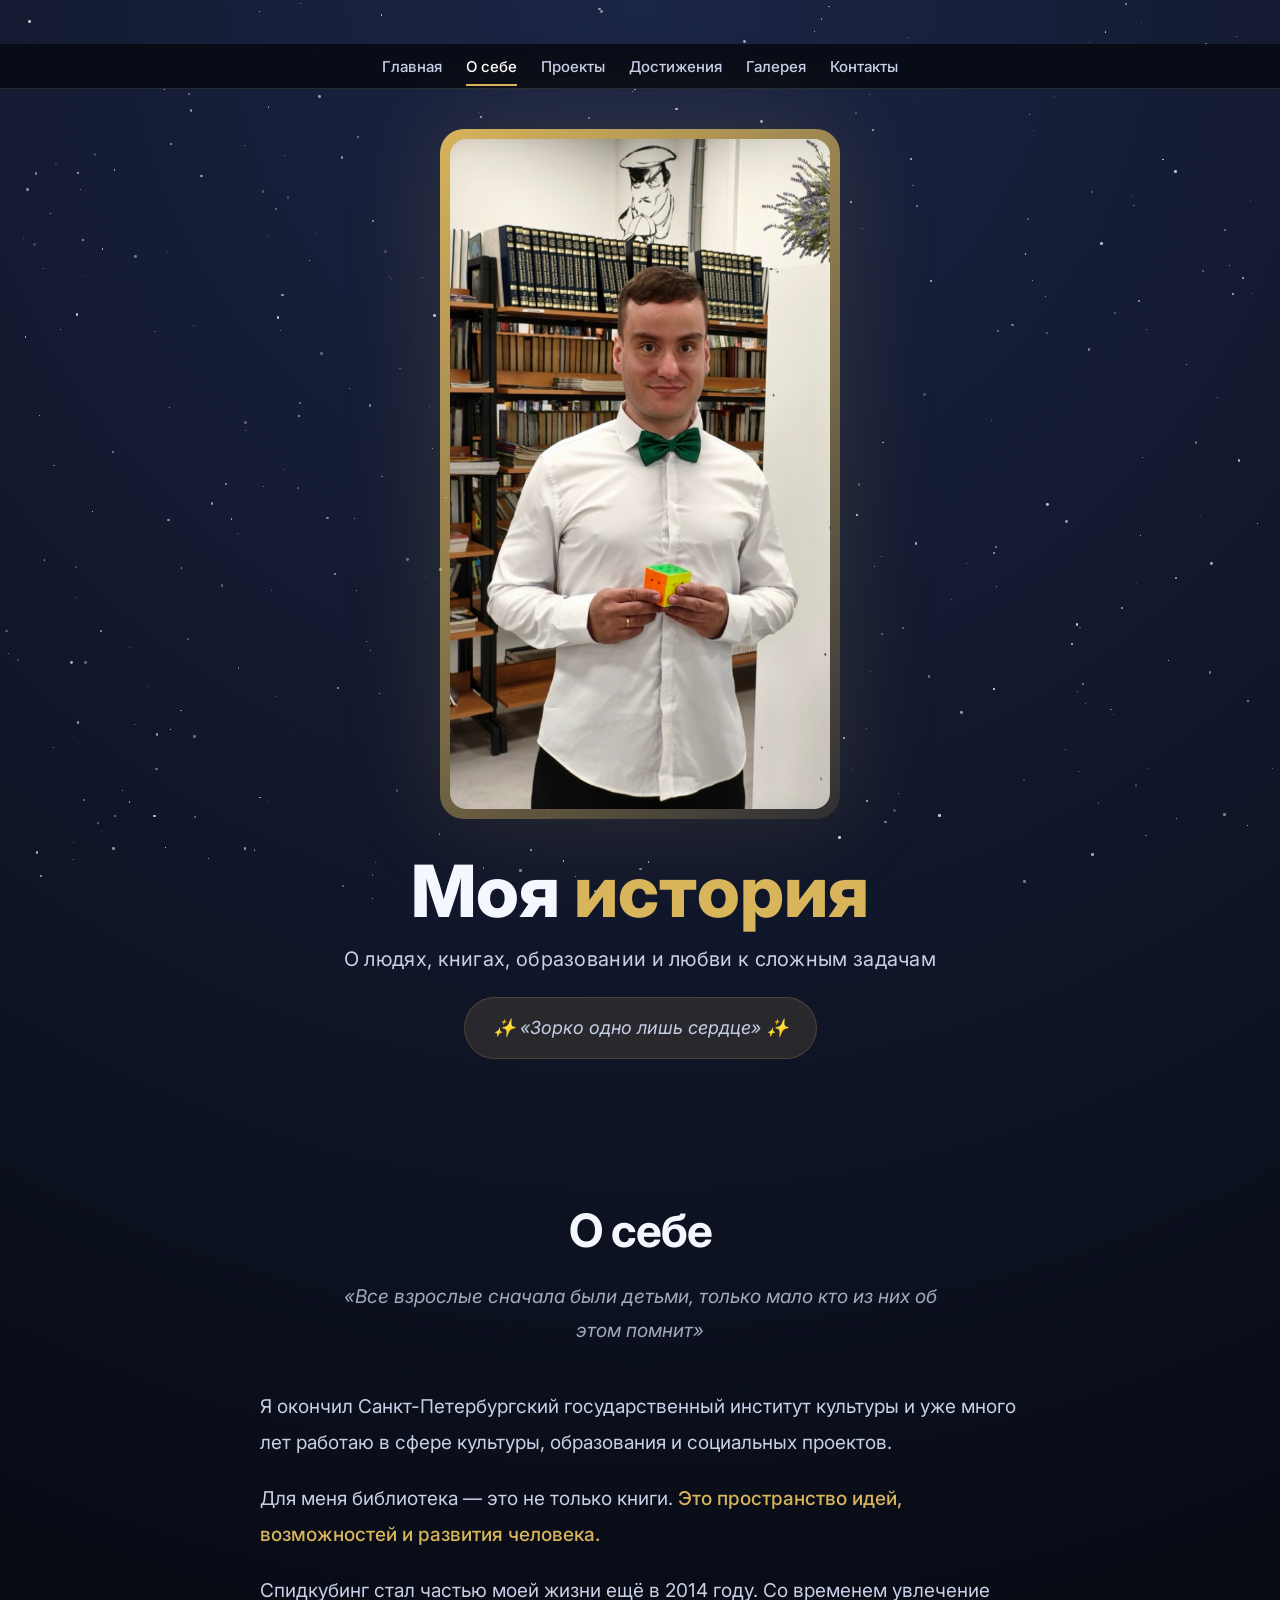
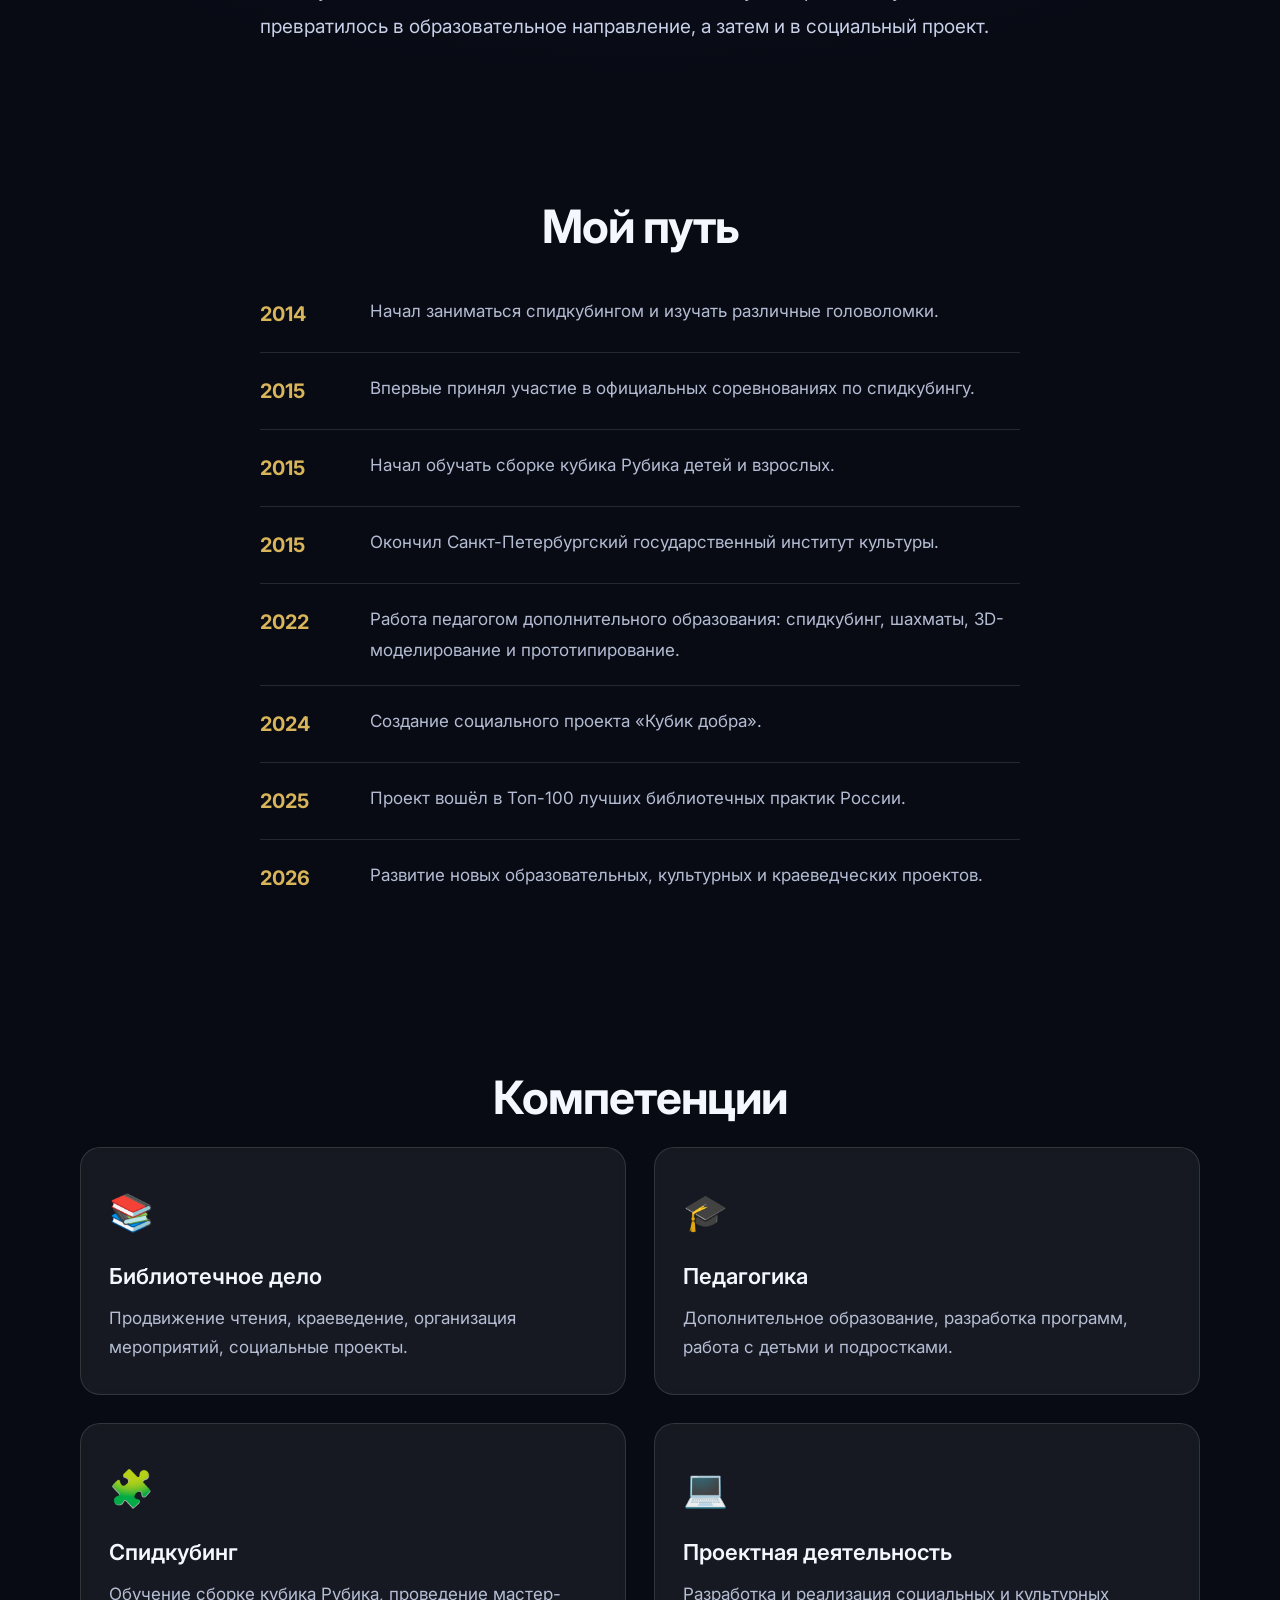
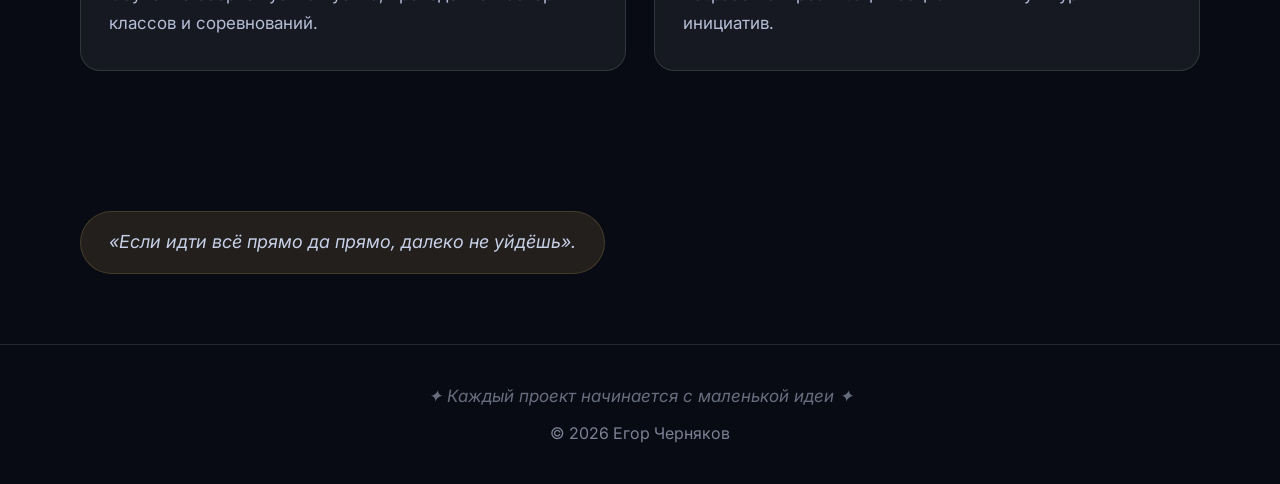
==== about.html @ bbbc97c9 "Update about.html" ====
<!DOCTYPE html>
<html lang="ru">
<head>
    <meta charset="UTF-8" />
    <meta name="viewport" content="width=device-width, initial-scale=1.0" />
    <title>Егор Черняков | О себе</title>
    <meta name="description" content="История, опыт и профессиональный путь Егора Чернякова." />
    <link rel="stylesheet" href="css/style.css" />
</head>
<body>

    <div class="stars-container" id="starsContainer"></div>

    <header>
        <div class="header-inner">
            <ul class="nav" id="mainNav">
                <li><a href="index.html">Главная</a></li>
                <li><a href="about.html" class="active">О себе</a></li>
                <li><a href="projects.html">Проекты</a></li>
                <li><a href="achievements.html">Достижения</a></li>
                <li><a href="gallery.html">Галерея</a></li>
                <li><a href="contacts.html">Контакты</a></li>
            </ul>
        </div>
    </header>

    <section class="hero">
        <div class="container">
            <div class="hero-avatar">
                <img src="images/photo.jpg" alt="Егор Черняков" />
            </div>
            <h1>Моя <span>история</span></h1>
            <p class="hero-lead">О людях, книгах, образовании и любви к сложным задачам</p>
            <div class="hero-quote">✨ «Зорко одно лишь сердце» ✨</div>
        </div>
    </section>

    <section class="section">
        <div class="container">
            <div class="section-title">О себе</div>
            <div class="section-subtitle">«Все взрослые сначала были детьми, только мало кто из них об этом помнит»</div>
            <div class="section-text">
                <p>Я окончил Санкт-Петербургский государственный институт культуры и уже много лет работаю в сфере культуры, образования и социальных проектов.</p>
                <p style="margin-top: 20px;">Для меня библиотека — это не только книги. <span class="accent-text">Это пространство идей, возможностей и развития человека.</span></p>
                <p style="margin-top: 20px;">Спидкубинг стал частью моей жизни ещё в 2014 году. Со временем увлечение превратилось в образовательное направление, а затем и в социальный проект.</p>
            </div>
        </div>
    </section>

    <section class="section">
        <div class="container">
            <div class="section-title">Мой путь</div>
            <div class="timeline">
                <div class="timeline-item">
                    <div class="timeline-year">2014</div>
                    <div class="timeline-text">Начал заниматься спидкубингом и изучать различные головоломки.</div>
                </div>
                <div class="timeline-item">
                    <div class="timeline-year">2015</div>
                    <div class="timeline-text">Впервые принял участие в официальных соревнованиях по спидкубингу.</div>
                </div>
                <div class="timeline-item">
                    <div class="timeline-year">2015</div>
                    <div class="timeline-text">Начал обучать сборке кубика Рубика детей и взрослых.</div>
                </div>
                <div class="timeline-item">
                    <div class="timeline-year">2015</div>
                    <div class="timeline-text">Окончил Санкт-Петербургский государственный институт культуры.</div>
                </div>
                <div class="timeline-item">
                    <div class="timeline-year">2022</div>
                    <div class="timeline-text">Работа педагогом дополнительного образования: спидкубинг, шахматы, 3D-моделирование и прототипирование.</div>
                </div>
                <div class="timeline-item">
                    <div class="timeline-year">2024</div>
                    <div class="timeline-text">Создание социального проекта <span class="accent-text">«Кубик добра»</span>.</div>
                </div>
                <div class="timeline-item">
                    <div class="timeline-year">2025</div>
                    <div class="timeline-text">Проект вошёл в <span class="accent-text">Топ-100 лучших библиотечных практик России</span>.</div>
                </div>
                <div class="timeline-item">
                    <div class="timeline-year">2026</div>
                    <div class="timeline-text">Развитие новых образовательных, культурных и краеведческих проектов.</div>
                </div>
            </div>
        </div>
    </section>

    <section class="section">
        <div class="container">
            <div class="section-title">Компетенции</div>
            <div class="grid-2">
                <div class="card">
                    <div class="emoji">📚</div>
                    <h3>Библиотечное дело</h3>
                    <p>Продвижение чтения, краеведение, организация мероприятий, социальные проекты.</p>
                </div>
                <div class="card">
                    <div class="emoji">🎓</div>
                    <h3>Педагогика</h3>
                    <p>Дополнительное образование, разработка программ, работа с детьми и подростками.</p>
                </div>
                <div class="card">
                    <div class="emoji">🧩</div>
                    <h3>Спидкубинг</h3>
                    <p>Обучение сборке кубика Рубика, проведение мастер-классов и соревнований.</p>
                </div>
                <div class="card">
                    <div class="emoji">💻</div>
                    <h3>Проектная деятельность</h3>
                    <p>Разработка и реализация социальных и культурных инициатив.</p>
                </div>
            </div>
        </div>
    </section>

    <section class="section">
        <div class="container">
            <div class="hero-quote">«Если идти всё прямо да прямо, далеко не уйдёшь».</div>
        </div>
    </section>

    <footer>
        <div class="container">
            <p class="stardust">✦ Каждый проект начинается с маленькой идеи ✦</p>
            <p>© <span id="current-year"></span> Егор Черняков</p>
        </div>
    </footer>

    <script src="js/main.js"></script>
</body>
</html>
---- css/style.css ----
@import url('https://fonts.googleapis.com/css2?family=Inter:wght@400;500;600;700;800&display=swap');

:root {
    --bg: #080b14;
    --panel: #111827;
    --panel2: #151d30;
    --text: #f5f7ff;
    --muted: #c8d0e8;
    --accent: #d8b45a;
    --accent-glow: rgba(216, 180, 90, 0.15);
    --line: rgba(255, 255, 255, 0.12);
    --card-bg: rgba(255, 255, 255, 0.06);
}

* {
    margin: 0;
    padding: 0;
    box-sizing: border-box;
}

html, body {
    margin: 0;
    padding: 0;
}

body {
    font-family: 'Inter', Arial, sans-serif;
    background: radial-gradient(circle at top, #1b2545 0%, #080b14 45%);
    color: var(--text);
    line-height: 1.8;
    min-height: 100vh;
    font-size: 18px;
    padding-top: 44px;
}

.container {
    width: min(1120px, 92%);
    margin: 0 auto;
}

/* ===== ЗВЁЗДНОЕ НЕБО (ТОЛЬКО ФОН) ===== */
.stars-container {
    position: fixed;
    top: 0;
    left: 0;
    width: 100%;
    height: 100%;
    pointer-events: none;
    z-index: 0;
    overflow: hidden;
}

.star-dot {
    position: absolute;
    background: #fff;
    border-radius: 50%;
}

body > *:not(.stars-container) {
    position: relative;
    z-index: 1;
}

/* ===== ШАПКА (ВПРИТЫК К ВЕРХУ, БЕЗ ЗВЁЗД) ===== */
header {
    position: fixed;
    top: 0;
    left: 0;
    width: 100%;
    z-index: 100;
    backdrop-filter: blur(14px);
    background: rgba(8, 11, 20, 0.92);
    border-bottom: 1px solid var(--line);
    padding: 0;
    margin: 0;
}

.header-inner {
    min-height: 44px;
    display: flex;
    align-items: center;
    justify-content: center;
    padding: 0;
    margin: 0;
}

.nav {
    display: flex;
    gap: 24px;
    list-style: none;
    padding: 0;
    margin: 0;
}

.nav li {
    list-style: none;
    margin: 0;
    padding: 0;
}

.nav a {
    color: var(--muted);
    text-decoration: none;
    font-weight: 500;
    font-size: 15px;
    transition: 0.3s;
    position: relative;
    padding: 8px 0;
    margin: 0;
    display: inline-block;
}

.nav a::after {
    content: '';
    position: absolute;
    bottom: 2px;
    left: 0;
    width: 0;
    height: 2px;
    background: var(--accent);
    transition: 0.3s;
}

.nav a:hover::after,
.nav .active::after {
    width: 100%;
}

.nav a:hover,
.nav .active {
    color: #fff;
}

h1 span,
.accent {
    color: var(--accent);
}

/* ===== ГЕРОЙ ===== */
.hero {
    text-align: center;
    padding: 40px 0 60px;
}

.hero-avatar {
    display: inline-block;
    padding: 10px;
    border-radius: 24px;
    background: linear-gradient(135deg, var(--accent), rgba(216, 180, 90, 0.15));
    box-shadow: 0 0 100px rgba(216, 180, 90, 0.15);
    margin-bottom: 8px;
}

.hero-avatar img {
    width: 380px;
    height: auto;
    border-radius: 16px;
    display: block;
    background: var(--bg);
}

h1 {
    font-size: clamp(42px, 6vw, 72px);
    line-height: 1.05;
    margin: 16px 0 12px;
    letter-spacing: 0px;
    font-weight: 800;
}

.hero-lead {
    color: var(--muted);
    font-size: 20px;
    max-width: 600px;
    margin: 0 auto 20px;
    font-weight: 400;
    letter-spacing: 0.3px;
}

.hero-quote {
    display: inline-block;
    padding: 14px 28px;
    border-radius: 40px;
    background: rgba(216, 180, 90, 0.12);
    border: 1px solid rgba(216, 180, 90, 0.2);
    font-size: 18px;
    color: var(--muted);
    font-style: italic;
    max-width: 100%;
    word-break: break-word;
}

/* ===== СТАТИСТИКА ===== */
.stats {
    display: grid;
    grid-template-columns: repeat(auto-fit, minmax(160px, 1fr));
    gap: 20px;
    margin-top: 44px;
}

.stat-card {
    background: rgba(255, 255, 255, 0.06);
    border: 1px solid var(--line);
    border-radius: 16px;
    padding: 28px 20px;
    transition: 0.3s;
    backdrop-filter: blur(4px);
}

.stat-card:hover {
    transform: translateY(-4px);
    border-color: rgba(216, 180, 90, 0.3);
    background: rgba(216, 180, 90, 0.08);
}

.stat-number {
    font-size: 42px;
    font-weight: 800;
    color: var(--accent);
    letter-spacing: -1px;
}

.stat-label {
    color: var(--text);
    font-size: 16px;
    font-weight: 500;
    margin-top: 2px;
    opacity: 0.9;
}

.stat-desc {
    color: var(--muted);
    font-size: 14px;
    opacity: 0.6;
    margin-top: 2px;
}

/* ===== СЕКЦИИ ===== */
.section {
    padding: 70px 0;
}

.section-title {
    text-align: center;
    font-size: clamp(32px, 4vw, 46px);
    font-weight: 700;
    margin-bottom: 8px;
    letter-spacing: -1px;
}

.section-subtitle {
    text-align: center;
    color: var(--muted);
    font-size: 19px;
    max-width: 640px;
    margin: 0 auto 40px;
    opacity: 0.8;
    font-style: italic;
}

.section-text {
    color: var(--muted);
    font-size: 19px;
    max-width: 760px;
    margin: 0 auto;
    line-height: 1.9;
}

.section-text .accent-text {
    color: var(--accent);
    font-weight: 500;
}

/* ===== КАРТОЧКИ ===== */
.card {
    background: rgba(255, 255, 255, 0.06);
    border: 1px solid var(--line);
    border-radius: 20px;
    padding: 32px 28px;
    transition: 0.3s;
    backdrop-filter: blur(4px);
}

.card:hover {
    transform: translateY(-4px);
    border-color: rgba(216, 180, 90, 0.25);
    background: rgba(255, 255, 255, 0.08);
}

.card .emoji {
    font-size: 36px;
    display: block;
    margin-bottom: 12px;
}

.card h3 {
    font-size: 22px;
    margin: 0 0 8px;
    font-weight: 600;
    color: var(--text);
}

.card p {
    color: var(--muted);
    font-size: 17px;
    line-height: 1.7;
    margin: 0;
    opacity: 0.9;
}

/* ===== СЕТКИ ===== */
.grid-2 {
    display: grid;
    grid-template-columns: 1fr 1fr;
    gap: 28px;
}

.grid-3 {
    display: grid;
    grid-template-columns: repeat(auto-fit, minmax(220px, 1fr));
    gap: 24px;
}

/* ===== ПРОЕКТЫ ===== */
.project-card {
    background: rgba(255, 255, 255, 0.06);
    border: 1px solid var(--line);
    border-radius: 20px;
    padding: 32px 28px;
    transition: 0.3s;
}

.project-card:hover {
    transform: translateY(-4px);
    border-color: rgba(216, 180, 90, 0.25);
    background: rgba(255, 255, 255, 0.08);
}

.project-card h3 {
    font-size: 22px;
    margin: 0 0 8px;
    color: var(--text);
}

.project-card p {
    color: var(--muted);
    font-size: 17px;
    line-height: 1.8;
    opacity: 0.9;
}

.badge {
    display: inline-block;
    padding: 4px 14px;
    border-radius: 20px;
    font-size: 13px;
    font-weight: 600;
    background: rgba(216, 180, 90, 0.15);
    color: var(--accent);
    border: 1px solid rgba(216, 180, 90, 0.2);
    margin-right: 6px;
    margin-top: 10px;
}

/* ===== КОНТАКТЫ ===== */
.contacts {
    display: flex;
    justify-content: center;
    gap: 20px;
    flex-wrap: wrap;
    margin-top: 16px;
}

.contacts a {
    color: var(--text);
    text-decoration: none;
    font-size: 18px;
    font-weight: 500;
    padding: 14px 32px;
    border: 1px solid var(--line);
    border-radius: 40px;
    transition: 0.3s;
    background: rgba(255, 255, 255, 0.06);
    backdrop-filter: blur(4px);
}

.contacts a:hover {
    background: rgba(216, 180, 90, 0.12);
    border-color: var(--accent);
    transform: translateY(-2px);
}

/* ===== ДОСТИЖЕНИЯ ===== */
.achievement-list {
    max-width: 760px;
    margin: 0 auto;
    padding: 0;
    list-style: none;
}

.achievement-list li {
    padding: 16px 22px;
    margin-bottom: 10px;
    border-radius: 12px;
    background: rgba(255, 255, 255, 0.06);
    border: 1px solid var(--line);
    color: var(--muted);
    font-size: 17px;
    line-height: 1.7;
    transition: 0.3s;
}

.achievement-list li:hover {
    border-color: rgba(216, 180, 90, 0.2);
    background: rgba(255, 255, 255, 0.08);
}

.achievement-list li strong {
    color: var(--text);
}

/* ===== ТАЙМЛАЙН ===== */
.timeline {
    max-width: 760px;
    margin: 0 auto;
}

.timeline-item {
    display: flex;
    gap: 30px;
    padding: 20px 0;
    border-bottom: 1px solid var(--line);
}

.timeline-item:last-child {
    border-bottom: none;
}

.timeline-year {
    min-width: 80px;
    font-weight: 700;
    font-size: 20px;
    color: var(--accent);
}

.timeline-text {
    color: var(--muted);
    font-size: 17px;
    opacity: 0.9;
}

/* ===== ГАЛЕРЕЯ ===== */
.gallery {
    display: grid;
    grid-template-columns: repeat(auto-fit, minmax(220px, 1fr));
    gap: 20px;
    margin-top: 20px;
}

.gallery-item {
    position: relative;
    border-radius: 16px;
    overflow: hidden;
    background: rgba(255, 255, 255, 0.06);
    border: 1px solid var(--line);
    cursor: pointer;
    transition: 0.3s;
    aspect-ratio: 1 / 1;
    display: flex;
    align-items: center;
    justify-content: center;
}

.gallery-item img {
    width: 100%;
    height: 100%;
    object-fit: contain;
    display: block;
    background: #0a0e1a;
    transition: transform 0.3s ease;
}

.gallery-item:hover img {
    transform: scale(1.03);
}

.gallery-item:hover {
    transform: none;
    border-color: var(--accent);
}

.gallery-item .overlay {
    position: absolute;
    bottom: 0;
    left: 0;
    right: 0;
    padding: 14px;
    background: linear-gradient(transparent, rgba(0, 0, 0, 0.85));
    color: #fff;
    font-weight: 500;
    font-size: 15px;
    text-align: center;
    opacity: 0;
    transition: 0.3s;
    pointer-events: none;
}

.gallery-item:hover .overlay {
    opacity: 1;
}

.gallery-item .placeholder {
    font-size: 40px;
    display: flex;
    flex-direction: column;
    align-items: center;
    gap: 8px;
    color: var(--muted);
    opacity: 0.3;
}

.gallery-item .placeholder span {
    font-size: 13px;
}

/* ===== ЛАЙТБОКС ===== */
.lightbox-overlay {
    display: none;
    position: fixed;
    top: 0;
    left: 0;
    width: 100%;
    height: 100%;
    background: rgba(0, 0, 0, 0.92);
    z-index: 9999;
    justify-content: center;
    align-items: center;
    padding: 20px;
    backdrop-filter: blur(4px);
}

.lightbox-overlay.active {
    display: flex;
}

.lightbox-content {
    position: relative;
    max-width: 98vw;
    max-height: 98vh;
    width: 100%;
    height: 100%;
    display: flex;
    flex-direction: column;
    align-items: center;
    justify-content: center;
}

.lightbox-image-wrapper {
    width: 100%;
    height: calc(100% - 80px);
    display: flex;
    align-items: center;
    justify-content: center;
    overflow: hidden;
    position: relative;
}

.lightbox-content img {
    max-width: 100%;
    max-height: 100%;
    width: auto;
    height: auto;
    object-fit: contain;
    border-radius: 8px;
    transition: transform 0.1s ease;
    user-select: none;
    -webkit-user-select: none;
    cursor: zoom-in;
}

.lightbox-content .caption {
    margin-top: 8px;
    text-align: center;
    color: #fff;
    font-size: 18px;
    font-weight: 500;
    opacity: 0.9;
    padding: 8px 20px;
    background: rgba(0, 0, 0, 0.5);
    border-radius: 8px;
    max-width: 90%;
    backdrop-filter: blur(4px);
}

.close-btn {
    position: absolute;
    top: 10px;
    right: 20px;
    font-size: 3rem;
    color: #fff;
    cursor: pointer;
    opacity: 0.7;
    transition: 0.2s;
    z-index: 10;
    line-height: 1;
    font-weight: 300;
}

.close-btn:hover {
    opacity: 1;
    transform: scale(1.1);
}

.lightbox-nav {
    display: flex;
    align-items: center;
    gap: 20px;
    margin-top: 12px;
    background: rgba(0, 0, 0, 0.4);
    padding: 8px 20px;
    border-radius: 30px;
    backdrop-filter: blur(4px);
}

.nav-btn {
    background: rgba(255, 255, 255, 0.1);
    border: 1px solid rgba(255, 255, 255, 0.2);
    color: #fff;
    width: 44px;
    height: 44px;
    border-radius: 50%;
    font-size: 26px;
    cursor: pointer;
    transition: 0.3s;
    display: flex;
    align-items: center;
    justify-content: center;
    line-height: 1;
}

.nav-btn:hover {
    background: rgba(255, 255, 255, 0.2);
    transform: scale(1.1);
}

.nav-btn:active {
    transform: scale(0.9);
}

.counter {
    color: #fff;
    font-size: 16px;
    font-weight: 500;
    opacity: 0.8;
    min-width: 60px;
    text-align: center;
}

/* ===== КНОПКИ ===== */
.btn {
    display: inline-block;
    padding: 14px 32px;
    border-radius: 40px;
    background: var(--accent);
    color: #111;
    font-weight: 700;
    font-size: 17px;
    text-decoration: none;
    border: none;
    transition: 0.3s;
    cursor: pointer;
}

.btn:hover {
    transform: translateY(-2px);
    box-shadow: 0 8px 30px rgba(216, 180, 90, 0.25);
}

.btn-outline {
    background: transparent;
    color: var(--text);
    border: 1px solid var(--line);
}

.btn-outline:hover {
    background: rgba(216, 180, 90, 0.12);
    border-color: var(--accent);
    box-shadow: none;
}

/* ===== ПОДВАЛ ===== */
footer {
    padding: 36px 0;
    border-top: 1px solid var(--line);
    color: var(--muted);
    text-align: center;
}

footer .stardust {
    font-size: 17px;
    font-style: italic;
    opacity: 0.5;
    margin-bottom: 8px;
}

footer p {
    font-size: 16px;
    opacity: 0.6;
}

/* ===== АДАПТИВ ===== */
@media (max-width: 760px) {
    .header-inner {
        min-height: 38px;
    }

    .nav {
        gap: 12px;
    }
    
    .nav a {
        font-size: 12px;
        padding: 6px 0;
    }

    body {
        padding-top: 38px;
    }

    .section {
        padding: 50px 0;
    }
    
    body {
        font-size: 16px;
    }

    .grid-2 {
        grid-template-columns: 1fr;
    }

    .stats {
        grid-template-columns: 1fr 1fr;
        gap: 14px;
    }

    .timeline-item {
        flex-direction: column;
        gap: 4px;
    }

    .contacts {
        gap: 12px;
    }

    .contacts a {
        padding: 12px 22px;
        font-size: 16px;
    }

    .gallery {
        grid-template-columns: 1fr 1fr;
    }

    .hero-avatar img {
        width: 280px;
    }
    
    .section-text {
        font-size: 17px;
    }
    
    .card p {
        font-size: 16px;
    }
    
    .project-card p {
        font-size: 16px;
    }
}

@media (max-width: 480px) {
    .header-inner {
        min-height: 34px;
    }

    .nav {
        gap: 8px;
    }
    
    .nav a {
        font-size: 11px;
        padding: 4px 0;
    }

    body {
        padding-top: 34px;
    }

    .stats {
        grid-template-columns: 1fr;
    }

    .gallery {
        grid-template-columns: 1fr 1fr;
        gap: 12px;
    }

    .gallery-item {
        aspect-ratio: 1 / 1;
    }

    .hero-avatar img {
        width: 220px;
    }

    .hero-quote {
        font-size: 16px;
        padding: 10px 16px;
        white-space: normal;
    }
    
    .section-title {
        font-size: 28px;
    }
    
    .section-subtitle {
        font-size: 17px;
    }
    
    .hero-lead {
        font-size: 17px;
    }
    
    h1 {
        font-size: 34px;
    }

    .lightbox-content img {
        max-height: 75vh;
        max-width: 98%;
    }

    .close-btn {
        top: 5px;
        right: 10px;
        font-size: 2.4rem;
    }

    .lightbox-nav {
        gap: 12px;
        padding: 6px 14px;
    }

    .nav-btn {
        width: 38px;
        height: 38px;
        font-size: 22px;
    }

    .counter {
        font-size: 14px;
        min-width: 50px;
    }

    .lightbox-content .caption {
        font-size: 15px;
        padding: 6px 14px;
        margin-top: 4px;
    }
    
    .contacts a {
        font-size: 15px;
        padding: 10px 18px;
    }
}
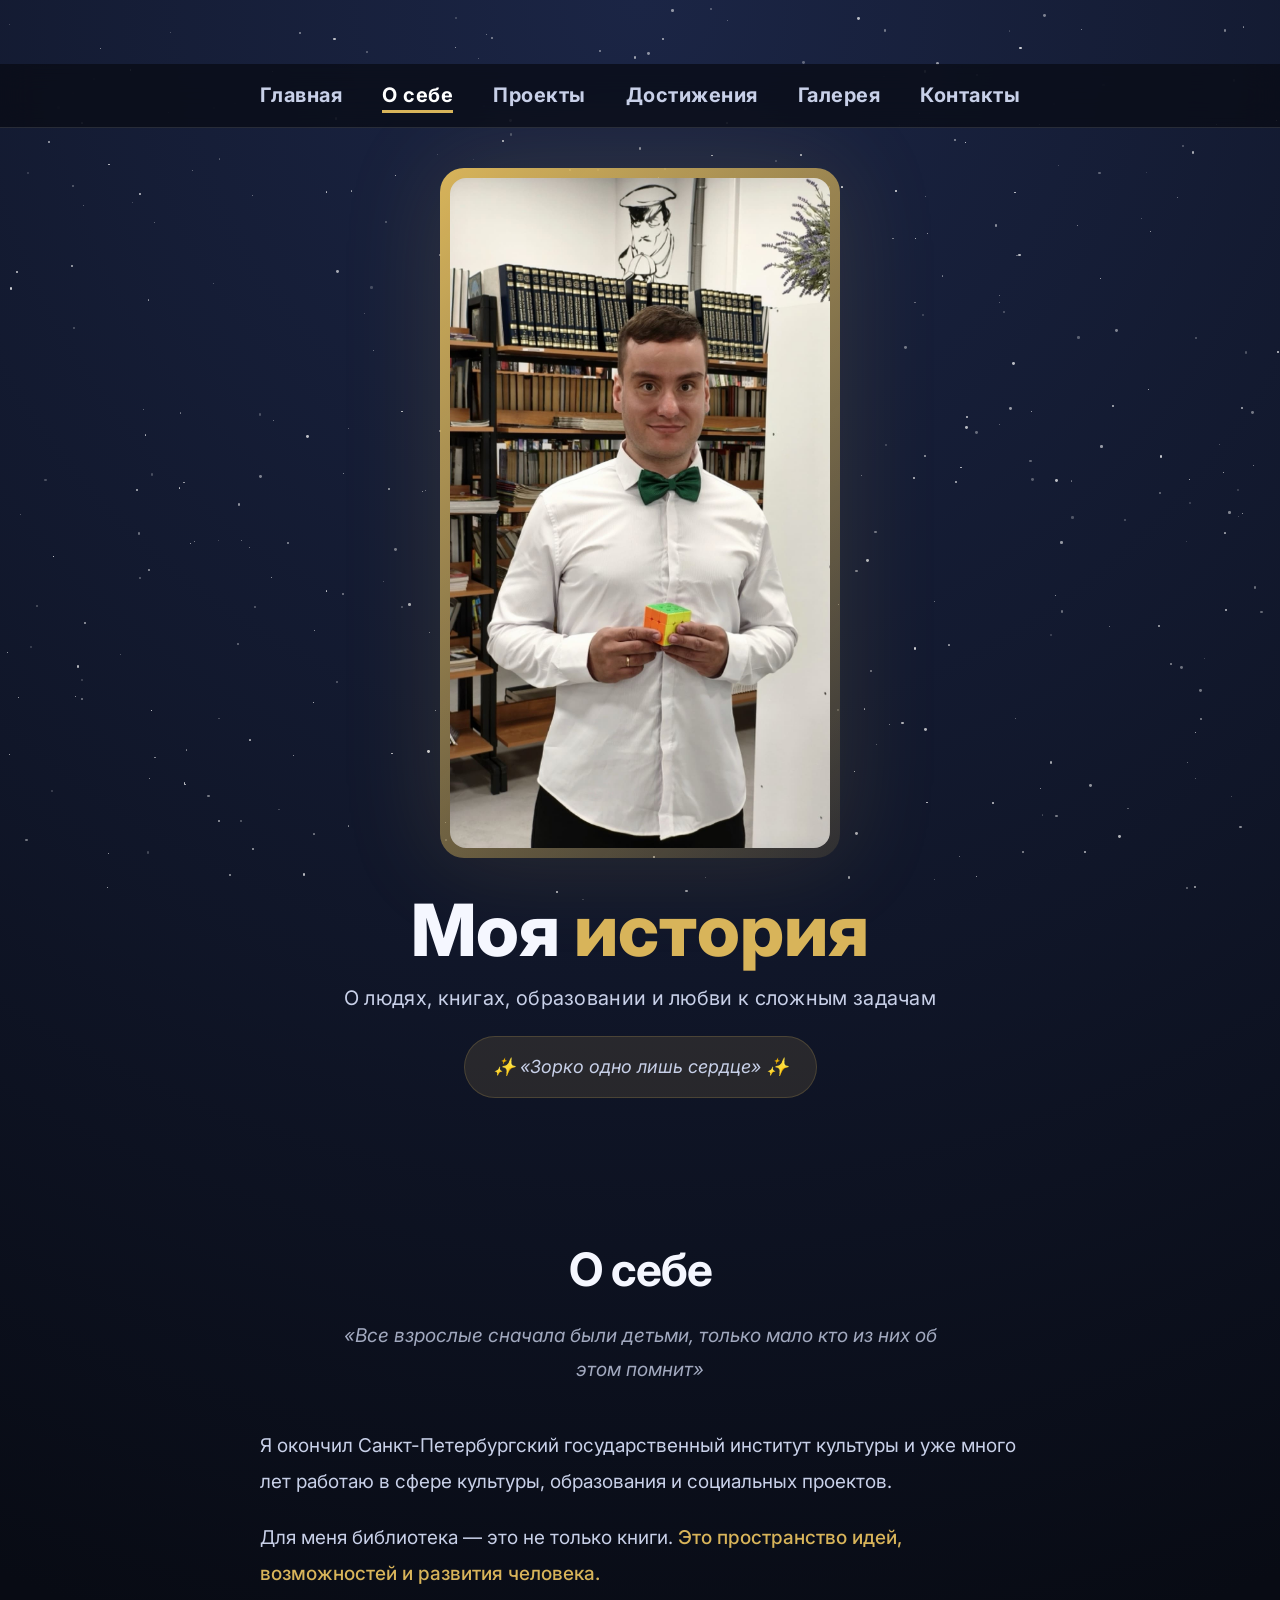
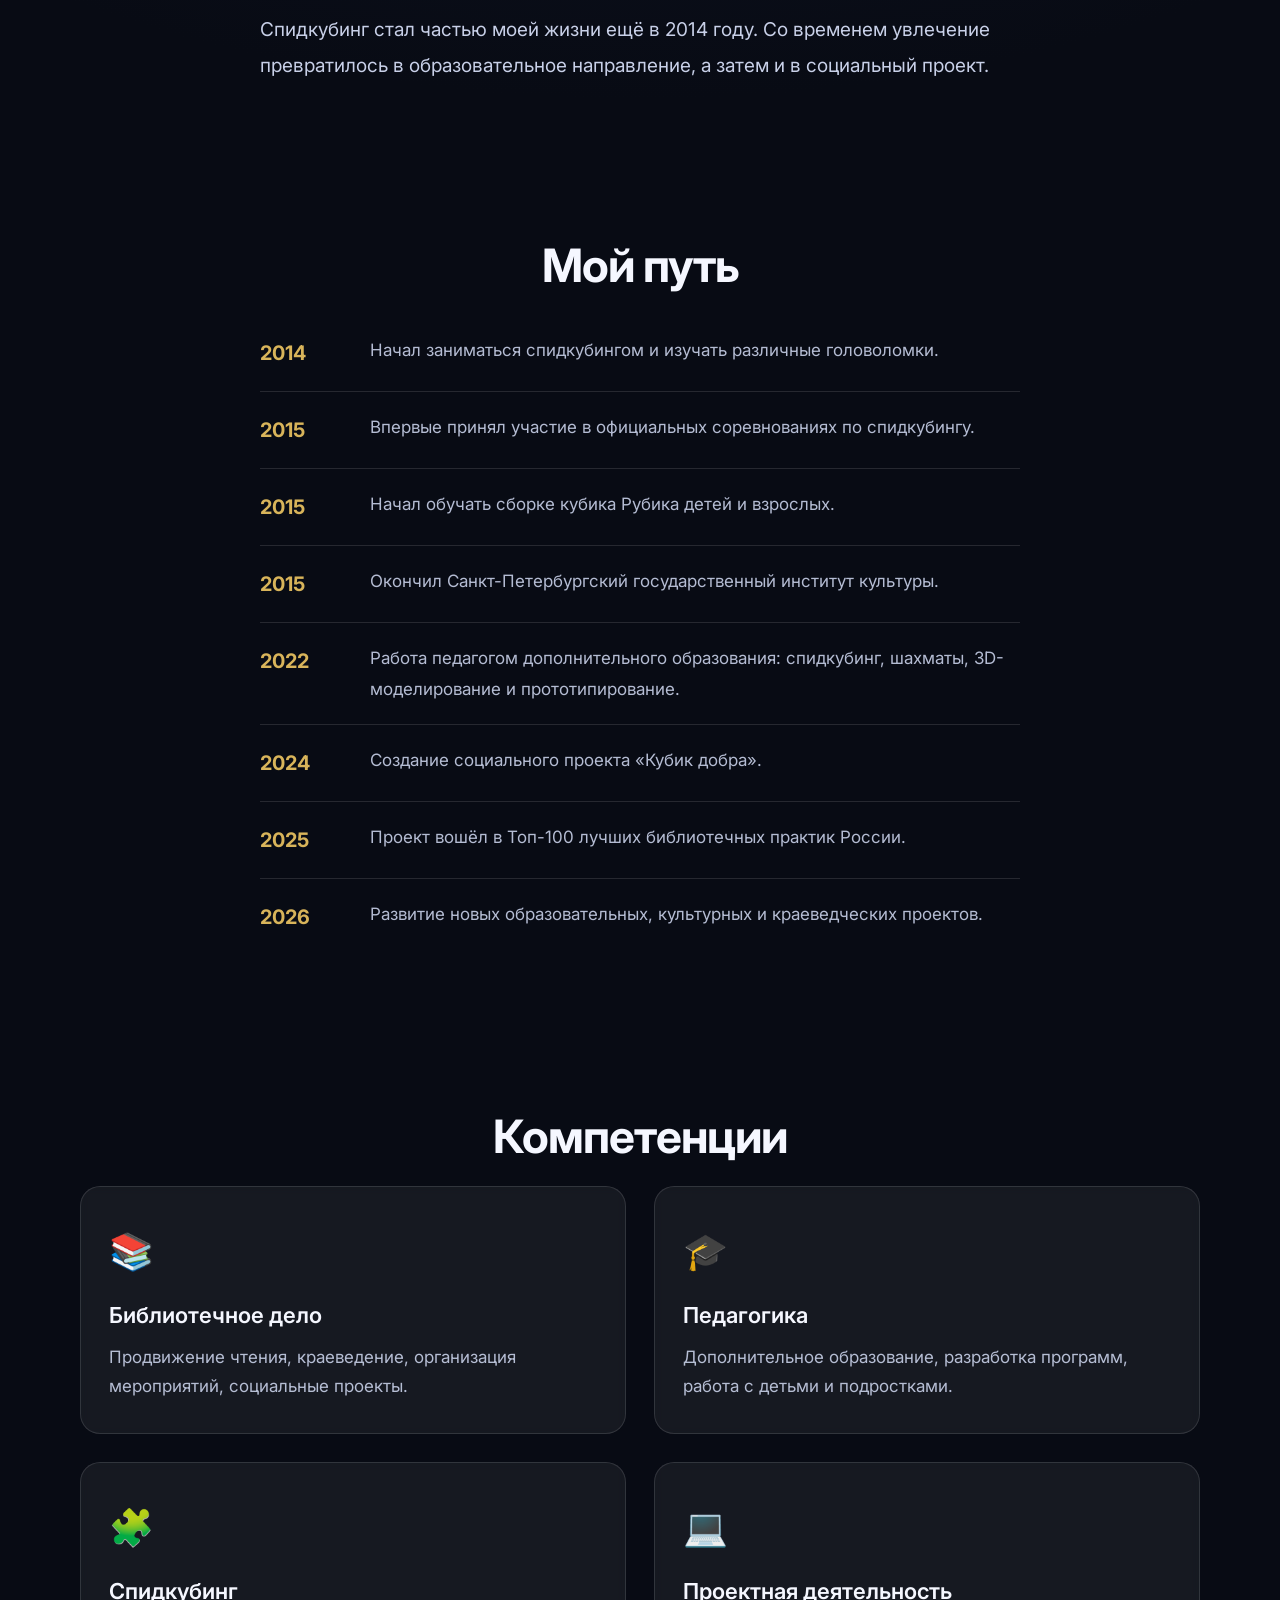
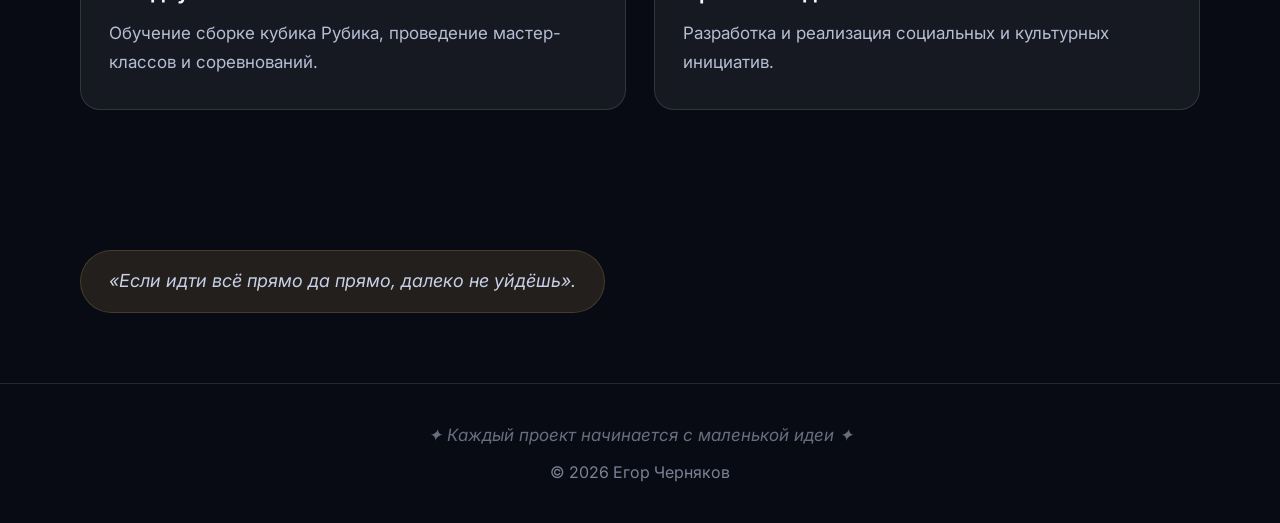
==== commit 38ce165b: "Update about.html" ====
--- a/about.html
+++ b/about.html
@@ -3,14 +3,37 @@
 <head>
     <meta charset="UTF-8" />
     <meta name="viewport" content="width=device-width, initial-scale=1.0" />
-    <title>Егор Черняков | О себе</title>
-    <meta name="description" content="История, опыт и профессиональный путь Егора Чернякова." />
+    <title>Егор Черняков — биография, опыт и профессиональный путь</title>
+    <meta name="description" content="История Егора Чернякова: от спидкубинга до социальных и библиотечных проектов. Работа в культуре и образовании, опыт с детьми с ОВЗ, создание «Кубика добра». Санкт-Петербург." />
+    <meta name="keywords" content="Егор Черняков биография, библиотекарь биография, педагог дополнительного образования, спидкубинг опыт, работа с детьми с ОВЗ, социальные проекты библиотекаря, Санкт-Петербургский государственный институт культуры" />
+    <meta name="robots" content="index, follow" />
+    <link rel="canonical" href="https://chernyakov-egor.github.io/about.html" />
+    <meta property="og:title" content="Егор Черняков — биография и профессиональный путь" />
+    <meta property="og:description" content="История и опыт Егора Чернякова — библиотекаря, педагога, автора социального проекта «Кубик добра»." />
+    <meta property="og:type" content="profile" />
+    <meta property="og:url" content="https://chernyakov-egor.github.io/about.html" />
+    <meta property="og:image" content="https://chernyakov-egor.github.io/images/photo.jpg" />
+    <meta property="og:locale" content="ru_RU" />
+    <meta name="twitter:card" content="summary_large_image" />
+    <meta name="twitter:title" content="Егор Черняков — биография и профессиональный путь" />
+    <meta name="twitter:description" content="История и опыт Егора Чернякова — библиотекаря, педагога, автора социального проекта «Кубик добра»." />
+    <meta name="twitter:image" content="https://chernyakov-egor.github.io/images/photo.jpg" />
     <link rel="stylesheet" href="css/style.css" />
+    <script type="application/ld+json">
+    {
+      "@context": "https://schema.org",
+      "@type": "Person",
+      "name": "Егор Черняков",
+      "jobTitle": "Библиотекарь, педагог дополнительного образования, спидкубер",
+      "url": "https://chernyakov-egor.github.io/",
+      "image": "https://chernyakov-egor.github.io/images/photo.jpg",
+      "sameAs": ["https://vk.com/che_egor"],
+      "description": "Автор социального проекта «Кубик добра». Обучаю сборке кубика Рубика детей с ОВЗ, участников СВО, провожу мастер-классы и библиотечные инициативы."
+    }
+    </script>
 </head>
 <body>
-
     <div class="stars-container" id="starsContainer"></div>
-
     <header>
         <div class="header-inner">
             <ul class="nav" id="mainNav">
@@ -23,18 +46,16 @@
             </ul>
         </div>
     </header>
-
     <section class="hero">
         <div class="container">
             <div class="hero-avatar">
-                <img src="images/photo.jpg" alt="Егор Черняков" />
+                <img src="images/photo.jpg" alt="Егор Черняков — библиотекарь и спидкубер" />
             </div>
             <h1>Моя <span>история</span></h1>
             <p class="hero-lead">О людях, книгах, образовании и любви к сложным задачам</p>
             <div class="hero-quote">✨ «Зорко одно лишь сердце» ✨</div>
         </div>
     </section>
-
     <section class="section">
         <div class="container">
             <div class="section-title">О себе</div>
@@ -46,7 +67,6 @@
             </div>
         </div>
     </section>
-
     <section class="section">
         <div class="container">
             <div class="section-title">Мой путь</div>
@@ -86,7 +106,6 @@
             </div>
         </div>
     </section>
-
     <section class="section">
         <div class="container">
             <div class="section-title">Компетенции</div>
@@ -114,20 +133,17 @@
             </div>
         </div>
     </section>
-
     <section class="section">
         <div class="container">
             <div class="hero-quote">«Если идти всё прямо да прямо, далеко не уйдёшь».</div>
         </div>
     </section>
-
     <footer>
         <div class="container">
             <p class="stardust">✦ Каждый проект начинается с маленькой идеи ✦</p>
             <p>© <span id="current-year"></span> Егор Черняков</p>
         </div>
     </footer>
-
     <script src="js/main.js"></script>
 </body>
 </html>
--- a/css/style.css
+++ b/css/style.css
@@ -12,25 +12,30 @@
     --card-bg: rgba(255, 255, 255, 0.06);
 }
 
+/* ===== ПОЛНЫЙ СБРОС ===== */
 * {
     margin: 0;
     padding: 0;
     box-sizing: border-box;
 }
 
+html {
+    scroll-behavior: smooth;
+}
+
 html, body {
-    margin: 0;
-    padding: 0;
+    margin: 0 !important;
+    padding: 0 !important;
+    background: radial-gradient(circle at top, #1b2545 0%, #080b14 45%);
 }
 
 body {
     font-family: 'Inter', Arial, sans-serif;
-    background: radial-gradient(circle at top, #1b2545 0%, #080b14 45%);
     color: var(--text);
     line-height: 1.8;
     min-height: 100vh;
     font-size: 18px;
-    padding-top: 44px;
+    padding-top: 64px !important;
 }
 
 .container {
@@ -38,7 +43,7 @@
     margin: 0 auto;
 }
 
-/* ===== ЗВЁЗДНОЕ НЕБО (ТОЛЬКО ФОН) ===== */
+/* ===== ЗВЁЗДНОЕ НЕБО ===== */
 .stars-container {
     position: fixed;
     top: 0;
@@ -61,32 +66,39 @@
     z-index: 1;
 }
 
-/* ===== ШАПКА (ВПРИТЫК К ВЕРХУ, БЕЗ ЗВЁЗД) ===== */
+/* ===== ШАПКА — ПРОЗРАЧНАЯ ===== */
 header {
     position: fixed;
-    top: 0;
-    left: 0;
-    width: 100%;
-    z-index: 100;
+    top: 0 !important;
+    left: 0 !important;
+    width: 100% !important;
+    z-index: 100 !important;
     backdrop-filter: blur(14px);
-    background: rgba(8, 11, 20, 0.92);
+    background: rgba(8, 11, 20, 0.75);
     border-bottom: 1px solid var(--line);
-    padding: 0;
-    margin: 0;
-}
-
-.header-inner {
-    min-height: 44px;
+    min-height: 64px;
     display: flex;
     align-items: center;
     justify-content: center;
-    padding: 0;
-    margin: 0;
+    padding: 8px 0 !important;
+    margin: 0 !important;
+}
+
+.header-inner {
+    width: 100%;
+    max-width: 1120px;
+    padding: 0 20px;
+    margin: 0 auto;
+    display: flex;
+    align-items: center;
+    justify-content: center;
 }
 
 .nav {
     display: flex;
-    gap: 24px;
+    flex-wrap: wrap;
+    justify-content: center;
+    gap: 32px 40px;
     list-style: none;
     padding: 0;
     margin: 0;
@@ -101,22 +113,25 @@
 .nav a {
     color: var(--muted);
     text-decoration: none;
-    font-weight: 500;
-    font-size: 15px;
+    font-weight: 700;
+    font-size: 20px;
     transition: 0.3s;
     position: relative;
-    padding: 8px 0;
+    padding: 4px 0;
     margin: 0;
     display: inline-block;
+    line-height: 1.2;
+    letter-spacing: 0.5px;
+    white-space: nowrap;
 }
 
 .nav a::after {
     content: '';
     position: absolute;
-    bottom: 2px;
+    bottom: -2px;
     left: 0;
     width: 0;
-    height: 2px;
+    height: 3px;
     background: var(--accent);
     transition: 0.3s;
 }
@@ -506,20 +521,6 @@
 
 .gallery-item:hover .overlay {
     opacity: 1;
-}
-
-.gallery-item .placeholder {
-    font-size: 40px;
-    display: flex;
-    flex-direction: column;
-    align-items: center;
-    gap: 8px;
-    color: var(--muted);
-    opacity: 0.3;
-}
-
-.gallery-item .placeholder span {
-    font-size: 13px;
 }
 
 /* ===== ЛАЙТБОКС ===== */
@@ -707,167 +708,154 @@
     opacity: 0.6;
 }
 
+/* ===== КНОПКА НАВЕРХ (СКРЫТА) ===== */
+.back-to-top {
+    display: none !important;
+}
+
 /* ===== АДАПТИВ ===== */
-@media (max-width: 760px) {
-    .header-inner {
-        min-height: 38px;
-    }
-
+@media (max-width: 860px) {
     .nav {
-        gap: 12px;
-    }
-    
+        gap: 20px 28px;
+    }
     .nav a {
-        font-size: 12px;
-        padding: 6px 0;
-    }
-
+        font-size: 17px;
+    }
+}
+
+@media (max-width: 700px) {
+    header {
+        min-height: 52px !important;
+        padding: 6px 0 !important;
+    }
     body {
-        padding-top: 38px;
+        padding-top: 52px !important;
+    }
+    .nav {
+        gap: 12px 20px;
+    }
+    .nav a {
+        font-size: 15px;
+        font-weight: 600;
+        padding: 2px 0;
     }
 
     .section {
         padding: 50px 0;
     }
-    
     body {
         font-size: 16px;
     }
-
     .grid-2 {
         grid-template-columns: 1fr;
     }
-
     .stats {
         grid-template-columns: 1fr 1fr;
         gap: 14px;
     }
-
     .timeline-item {
         flex-direction: column;
         gap: 4px;
     }
-
     .contacts {
         gap: 12px;
     }
-
     .contacts a {
         padding: 12px 22px;
         font-size: 16px;
     }
-
     .gallery {
         grid-template-columns: 1fr 1fr;
     }
-
     .hero-avatar img {
         width: 280px;
     }
-    
     .section-text {
         font-size: 17px;
     }
-    
     .card p {
         font-size: 16px;
     }
-    
     .project-card p {
         font-size: 16px;
     }
 }
 
-@media (max-width: 480px) {
-    .header-inner {
-        min-height: 34px;
-    }
-
+@media (max-width: 500px) {
+    header {
+        min-height: 44px !important;
+        padding: 4px 0 !important;
+    }
+    body {
+        padding-top: 44px !important;
+    }
     .nav {
-        gap: 8px;
-    }
-    
+        gap: 8px 14px;
+    }
     .nav a {
-        font-size: 11px;
-        padding: 4px 0;
-    }
-
-    body {
-        padding-top: 34px;
+        font-size: 13px;
+        font-weight: 600;
+        padding: 2px 0;
+        letter-spacing: 0.3px;
     }
 
     .stats {
         grid-template-columns: 1fr;
     }
-
     .gallery {
         grid-template-columns: 1fr 1fr;
         gap: 12px;
     }
-
     .gallery-item {
         aspect-ratio: 1 / 1;
     }
-
     .hero-avatar img {
         width: 220px;
     }
-
     .hero-quote {
         font-size: 16px;
         padding: 10px 16px;
         white-space: normal;
     }
-    
     .section-title {
         font-size: 28px;
     }
-    
     .section-subtitle {
         font-size: 17px;
     }
-    
     .hero-lead {
         font-size: 17px;
     }
-    
     h1 {
         font-size: 34px;
     }
-
     .lightbox-content img {
         max-height: 75vh;
         max-width: 98%;
     }
-
     .close-btn {
         top: 5px;
         right: 10px;
         font-size: 2.4rem;
     }
-
     .lightbox-nav {
         gap: 12px;
         padding: 6px 14px;
     }
-
     .nav-btn {
         width: 38px;
         height: 38px;
         font-size: 22px;
     }
-
     .counter {
         font-size: 14px;
         min-width: 50px;
     }
-
     .lightbox-content .caption {
         font-size: 15px;
         padding: 6px 14px;
         margin-top: 4px;
     }
-    
     .contacts a {
         font-size: 15px;
         padding: 10px 18px;
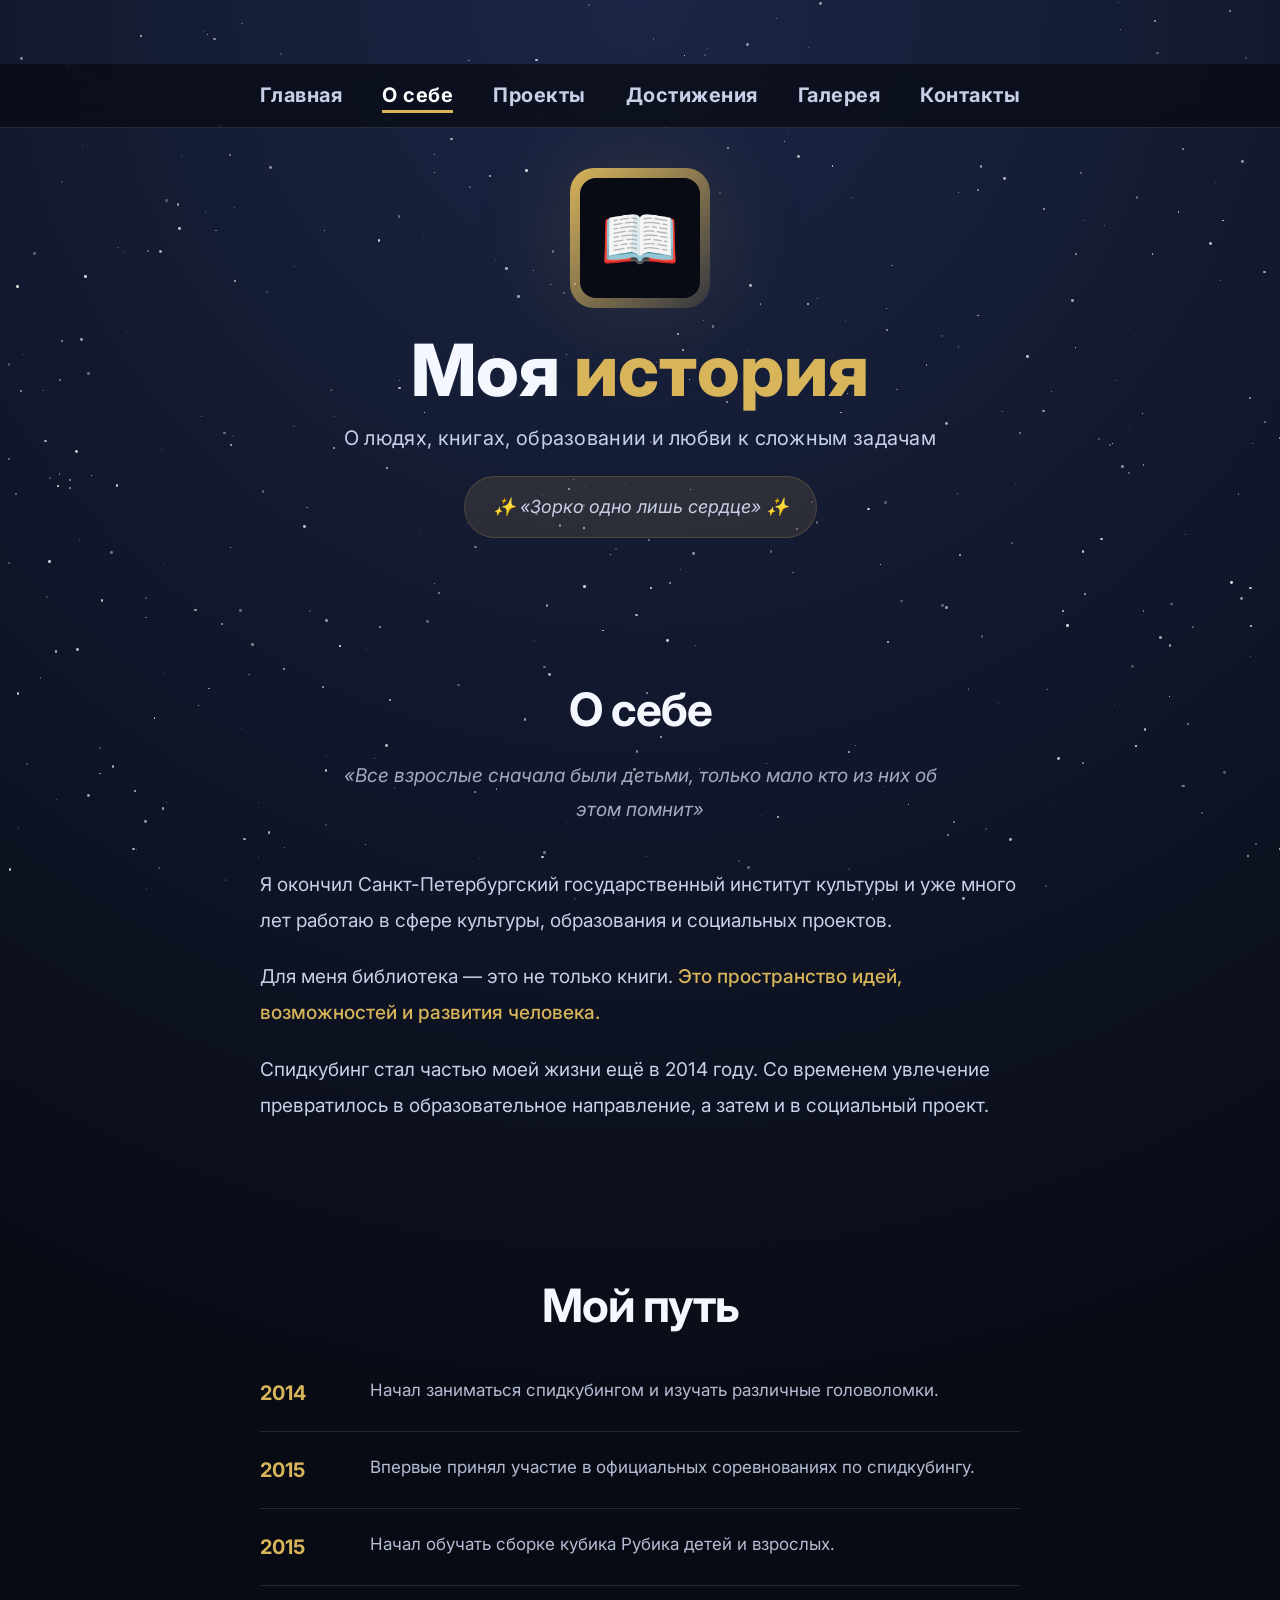
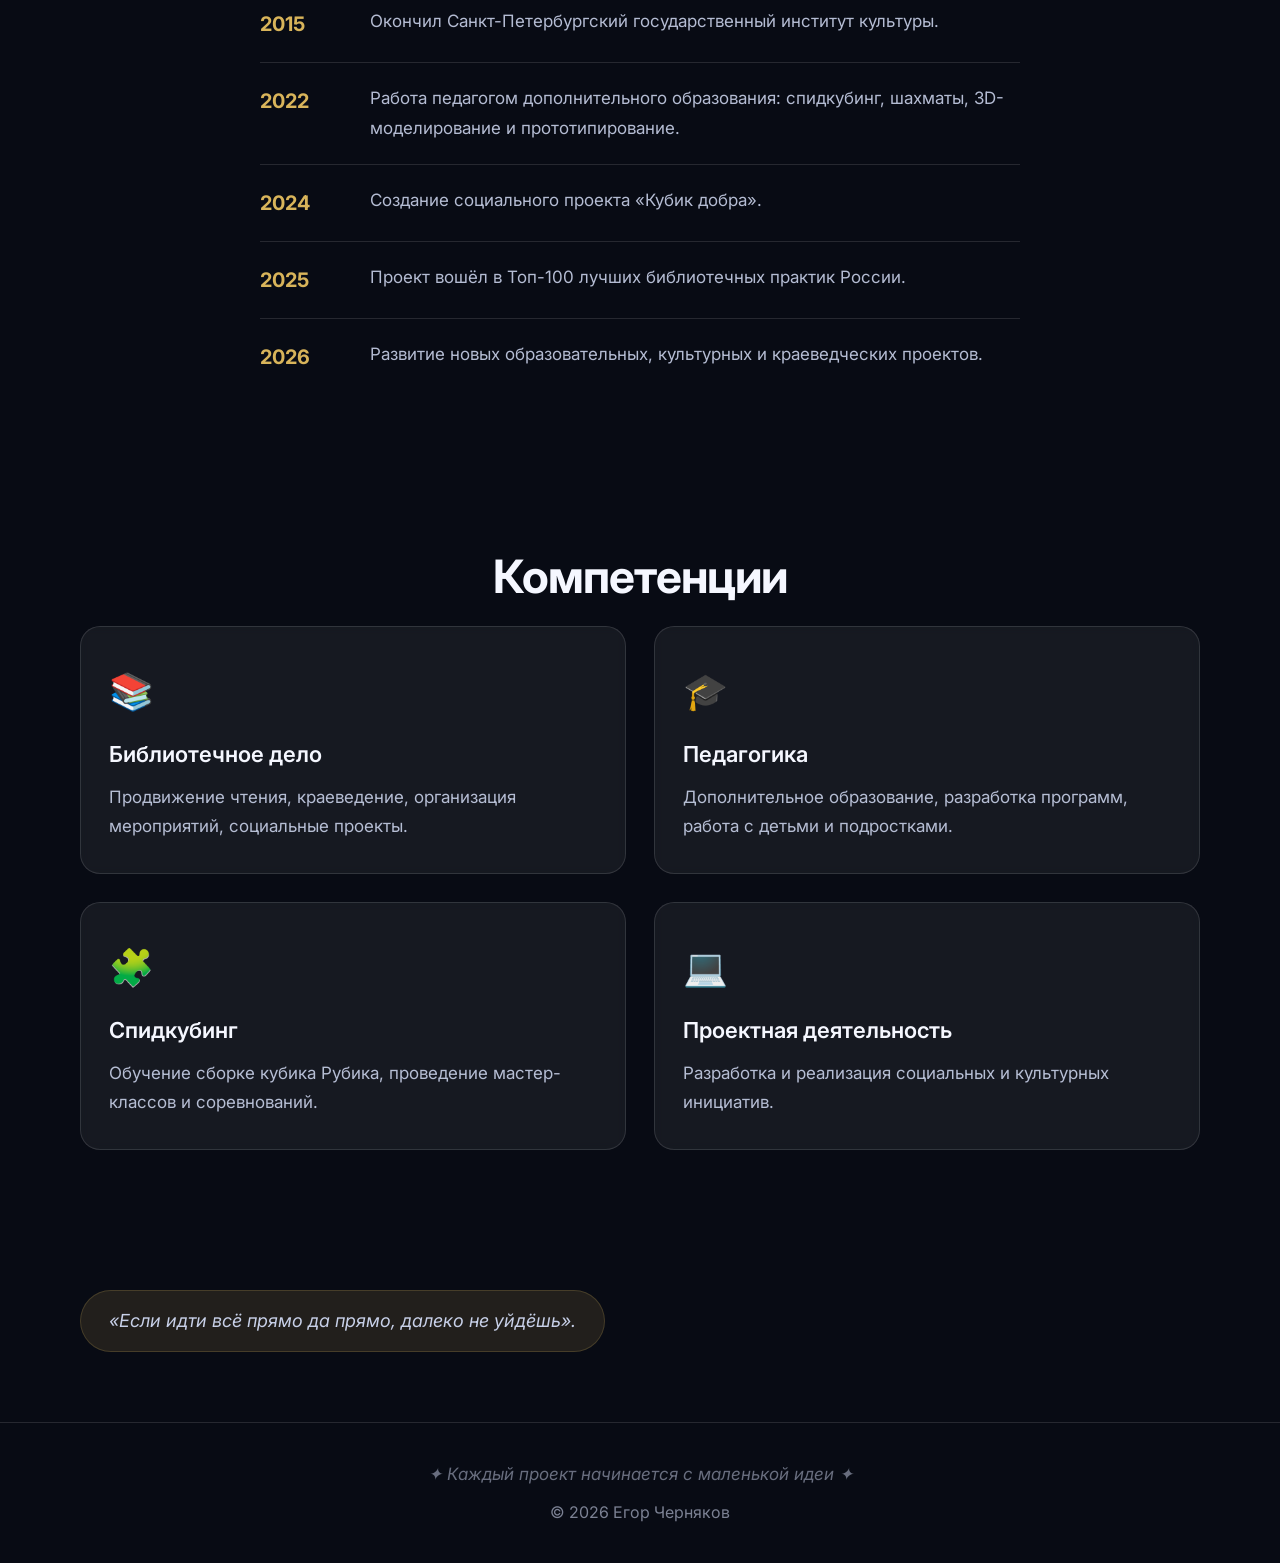
==== commit caca0a5b: "Update about.html" ====
--- a/about.html
+++ b/about.html
@@ -48,8 +48,10 @@
     </header>
     <section class="hero">
         <div class="container">
-            <div class="hero-avatar">
-                <img src="images/photo.jpg" alt="Егор Черняков — библиотекарь и спидкубер" />
+            <div class="hero-avatar" style="background: linear-gradient(135deg, var(--accent), rgba(216, 180, 90, 0.15));">
+                <div style="width: 120px; height: 120px; display: flex; align-items: center; justify-content: center; font-size: 64px; border-radius: 16px; background: var(--bg);">
+                    📖
+                </div>
             </div>
             <h1>Моя <span>история</span></h1>
             <p class="hero-lead">О людях, книгах, образовании и любви к сложным задачам</p>
@@ -146,4 +148,4 @@
     </footer>
     <script src="js/main.js"></script>
 </body>
-</html>+</html>
--- a/css/style.css
+++ b/css/style.css
@@ -17,6 +17,7 @@
     margin: 0;
     padding: 0;
     box-sizing: border-box;
+    -webkit-tap-highlight-color: transparent; /* Убирает жёлтую рамку на мобильных */
 }
 
 html {
@@ -463,7 +464,7 @@
     opacity: 0.9;
 }
 
-/* ===== ГАЛЕРЕЯ ===== */
+/* ===== ГАЛЕРЕЯ (БЕЗ КЛИКОВ, БЕЗ ЛАЙТБОКСА) ===== */
 .gallery {
     display: grid;
     grid-template-columns: repeat(auto-fit, minmax(220px, 1fr));
@@ -477,8 +478,7 @@
     overflow: hidden;
     background: rgba(255, 255, 255, 0.06);
     border: 1px solid var(--line);
-    cursor: pointer;
-    transition: 0.3s;
+    pointer-events: none; /* полностью отключаем клики */
     aspect-ratio: 1 / 1;
     display: flex;
     align-items: center;
@@ -491,169 +491,6 @@
     object-fit: contain;
     display: block;
     background: #0a0e1a;
-    transition: transform 0.3s ease;
-}
-
-.gallery-item:hover img {
-    transform: scale(1.03);
-}
-
-.gallery-item:hover {
-    transform: none;
-    border-color: var(--accent);
-}
-
-.gallery-item .overlay {
-    position: absolute;
-    bottom: 0;
-    left: 0;
-    right: 0;
-    padding: 14px;
-    background: linear-gradient(transparent, rgba(0, 0, 0, 0.85));
-    color: #fff;
-    font-weight: 500;
-    font-size: 15px;
-    text-align: center;
-    opacity: 0;
-    transition: 0.3s;
-    pointer-events: none;
-}
-
-.gallery-item:hover .overlay {
-    opacity: 1;
-}
-
-/* ===== ЛАЙТБОКС ===== */
-.lightbox-overlay {
-    display: none;
-    position: fixed;
-    top: 0;
-    left: 0;
-    width: 100%;
-    height: 100%;
-    background: rgba(0, 0, 0, 0.92);
-    z-index: 9999;
-    justify-content: center;
-    align-items: center;
-    padding: 20px;
-    backdrop-filter: blur(4px);
-}
-
-.lightbox-overlay.active {
-    display: flex;
-}
-
-.lightbox-content {
-    position: relative;
-    max-width: 98vw;
-    max-height: 98vh;
-    width: 100%;
-    height: 100%;
-    display: flex;
-    flex-direction: column;
-    align-items: center;
-    justify-content: center;
-}
-
-.lightbox-image-wrapper {
-    width: 100%;
-    height: calc(100% - 80px);
-    display: flex;
-    align-items: center;
-    justify-content: center;
-    overflow: hidden;
-    position: relative;
-}
-
-.lightbox-content img {
-    max-width: 100%;
-    max-height: 100%;
-    width: auto;
-    height: auto;
-    object-fit: contain;
-    border-radius: 8px;
-    transition: transform 0.1s ease;
-    user-select: none;
-    -webkit-user-select: none;
-    cursor: zoom-in;
-}
-
-.lightbox-content .caption {
-    margin-top: 8px;
-    text-align: center;
-    color: #fff;
-    font-size: 18px;
-    font-weight: 500;
-    opacity: 0.9;
-    padding: 8px 20px;
-    background: rgba(0, 0, 0, 0.5);
-    border-radius: 8px;
-    max-width: 90%;
-    backdrop-filter: blur(4px);
-}
-
-.close-btn {
-    position: absolute;
-    top: 10px;
-    right: 20px;
-    font-size: 3rem;
-    color: #fff;
-    cursor: pointer;
-    opacity: 0.7;
-    transition: 0.2s;
-    z-index: 10;
-    line-height: 1;
-    font-weight: 300;
-}
-
-.close-btn:hover {
-    opacity: 1;
-    transform: scale(1.1);
-}
-
-.lightbox-nav {
-    display: flex;
-    align-items: center;
-    gap: 20px;
-    margin-top: 12px;
-    background: rgba(0, 0, 0, 0.4);
-    padding: 8px 20px;
-    border-radius: 30px;
-    backdrop-filter: blur(4px);
-}
-
-.nav-btn {
-    background: rgba(255, 255, 255, 0.1);
-    border: 1px solid rgba(255, 255, 255, 0.2);
-    color: #fff;
-    width: 44px;
-    height: 44px;
-    border-radius: 50%;
-    font-size: 26px;
-    cursor: pointer;
-    transition: 0.3s;
-    display: flex;
-    align-items: center;
-    justify-content: center;
-    line-height: 1;
-}
-
-.nav-btn:hover {
-    background: rgba(255, 255, 255, 0.2);
-    transform: scale(1.1);
-}
-
-.nav-btn:active {
-    transform: scale(0.9);
-}
-
-.counter {
-    color: #fff;
-    font-size: 16px;
-    font-weight: 500;
-    opacity: 0.8;
-    min-width: 60px;
-    text-align: center;
 }
 
 /* ===== КНОПКИ ===== */
@@ -708,11 +545,6 @@
     opacity: 0.6;
 }
 
-/* ===== КНОПКА НАВЕРХ (СКРЫТА) ===== */
-.back-to-top {
-    display: none !important;
-}
-
 /* ===== АДАПТИВ ===== */
 @media (max-width: 860px) {
     .nav {
@@ -829,35 +661,8 @@
     h1 {
         font-size: 34px;
     }
-    .lightbox-content img {
-        max-height: 75vh;
-        max-width: 98%;
-    }
-    .close-btn {
-        top: 5px;
-        right: 10px;
-        font-size: 2.4rem;
-    }
-    .lightbox-nav {
-        gap: 12px;
-        padding: 6px 14px;
-    }
-    .nav-btn {
-        width: 38px;
-        height: 38px;
-        font-size: 22px;
-    }
-    .counter {
-        font-size: 14px;
-        min-width: 50px;
-    }
-    .lightbox-content .caption {
-        font-size: 15px;
-        padding: 6px 14px;
-        margin-top: 4px;
-    }
     .contacts a {
         font-size: 15px;
         padding: 10px 18px;
     }
-}+}
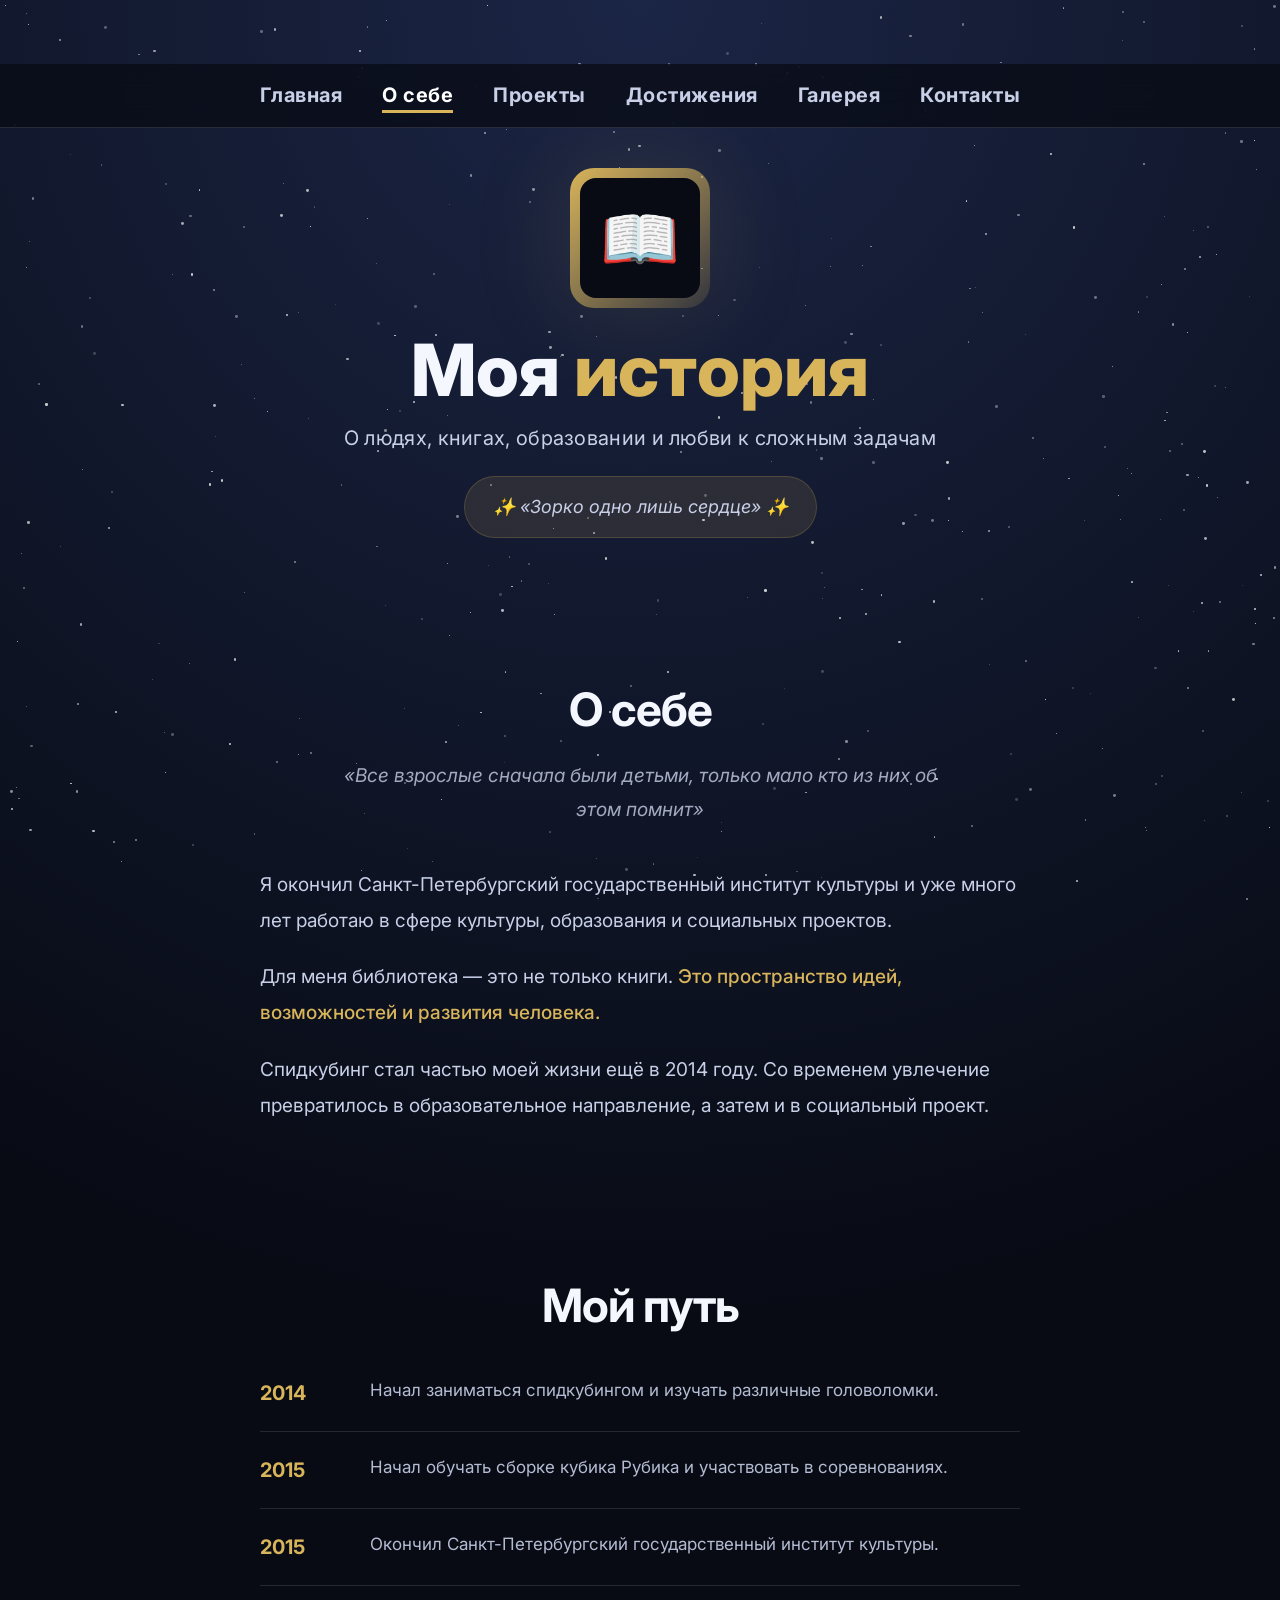
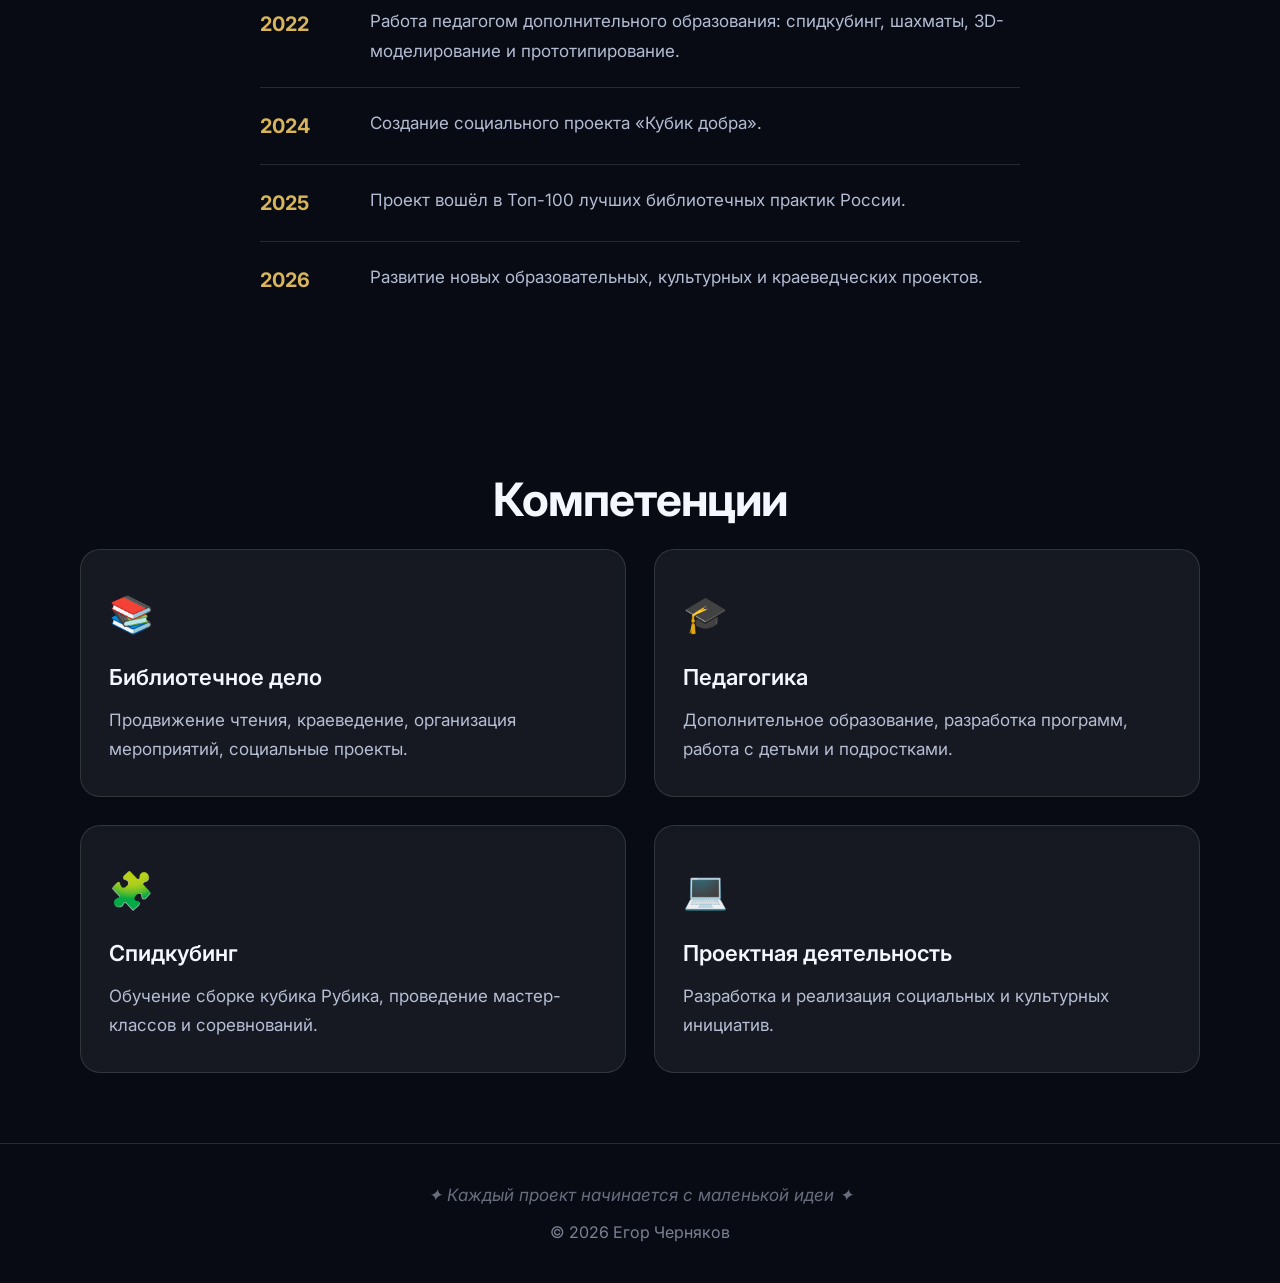
==== commit 64dc41a1: "Update about.html" ====
--- a/about.html
+++ b/about.html
@@ -4,20 +4,9 @@
     <meta charset="UTF-8" />
     <meta name="viewport" content="width=device-width, initial-scale=1.0" />
     <title>Егор Черняков — биография, опыт и профессиональный путь</title>
-    <meta name="description" content="История Егора Чернякова: от спидкубинга до социальных и библиотечных проектов. Работа в культуре и образовании, опыт с детьми с ОВЗ, создание «Кубика добра». Санкт-Петербург." />
-    <meta name="keywords" content="Егор Черняков биография, библиотекарь биография, педагог дополнительного образования, спидкубинг опыт, работа с детьми с ОВЗ, социальные проекты библиотекаря, Санкт-Петербургский государственный институт культуры" />
+    <meta name="description" content="История Егора Чернякова: от спидкубинга до социальных и библиотечных проектов. Работа в культуре и образовании, опыт с детьми с ОВЗ, создание «Кубика добра»." />
     <meta name="robots" content="index, follow" />
     <link rel="canonical" href="https://chernyakov-egor.github.io/about.html" />
-    <meta property="og:title" content="Егор Черняков — биография и профессиональный путь" />
-    <meta property="og:description" content="История и опыт Егора Чернякова — библиотекаря, педагога, автора социального проекта «Кубик добра»." />
-    <meta property="og:type" content="profile" />
-    <meta property="og:url" content="https://chernyakov-egor.github.io/about.html" />
-    <meta property="og:image" content="https://chernyakov-egor.github.io/images/photo.jpg" />
-    <meta property="og:locale" content="ru_RU" />
-    <meta name="twitter:card" content="summary_large_image" />
-    <meta name="twitter:title" content="Егор Черняков — биография и профессиональный путь" />
-    <meta name="twitter:description" content="История и опыт Егора Чернякова — библиотекаря, педагога, автора социального проекта «Кубик добра»." />
-    <meta name="twitter:image" content="https://chernyakov-egor.github.io/images/photo.jpg" />
     <link rel="stylesheet" href="css/style.css" />
     <script type="application/ld+json">
     {
@@ -79,11 +68,7 @@
                 </div>
                 <div class="timeline-item">
                     <div class="timeline-year">2015</div>
-                    <div class="timeline-text">Впервые принял участие в официальных соревнованиях по спидкубингу.</div>
-                </div>
-                <div class="timeline-item">
-                    <div class="timeline-year">2015</div>
-                    <div class="timeline-text">Начал обучать сборке кубика Рубика детей и взрослых.</div>
+                    <div class="timeline-text">Начал обучать сборке кубика Рубика и участвовать в соревнованиях.</div>
                 </div>
                 <div class="timeline-item">
                     <div class="timeline-year">2015</div>
@@ -135,11 +120,6 @@
             </div>
         </div>
     </section>
-    <section class="section">
-        <div class="container">
-            <div class="hero-quote">«Если идти всё прямо да прямо, далеко не уйдёшь».</div>
-        </div>
-    </section>
     <footer>
         <div class="container">
             <p class="stardust">✦ Каждый проект начинается с маленькой идеи ✦</p>
--- a/css/style.css
+++ b/css/style.css
@@ -464,35 +464,6 @@
     opacity: 0.9;
 }
 
-/* ===== ГАЛЕРЕЯ (БЕЗ КЛИКОВ, БЕЗ ЛАЙТБОКСА) ===== */
-.gallery {
-    display: grid;
-    grid-template-columns: repeat(auto-fit, minmax(220px, 1fr));
-    gap: 20px;
-    margin-top: 20px;
-}
-
-.gallery-item {
-    position: relative;
-    border-radius: 16px;
-    overflow: hidden;
-    background: rgba(255, 255, 255, 0.06);
-    border: 1px solid var(--line);
-    pointer-events: none; /* полностью отключаем клики */
-    aspect-ratio: 1 / 1;
-    display: flex;
-    align-items: center;
-    justify-content: center;
-}
-
-.gallery-item img {
-    width: 100%;
-    height: 100%;
-    object-fit: contain;
-    display: block;
-    background: #0a0e1a;
-}
-
 /* ===== КНОПКИ ===== */
 .btn {
     display: inline-block;
@@ -596,9 +567,6 @@
         padding: 12px 22px;
         font-size: 16px;
     }
-    .gallery {
-        grid-template-columns: 1fr 1fr;
-    }
     .hero-avatar img {
         width: 280px;
     }
@@ -634,13 +602,6 @@
     .stats {
         grid-template-columns: 1fr;
     }
-    .gallery {
-        grid-template-columns: 1fr 1fr;
-        gap: 12px;
-    }
-    .gallery-item {
-        aspect-ratio: 1 / 1;
-    }
     .hero-avatar img {
         width: 220px;
     }
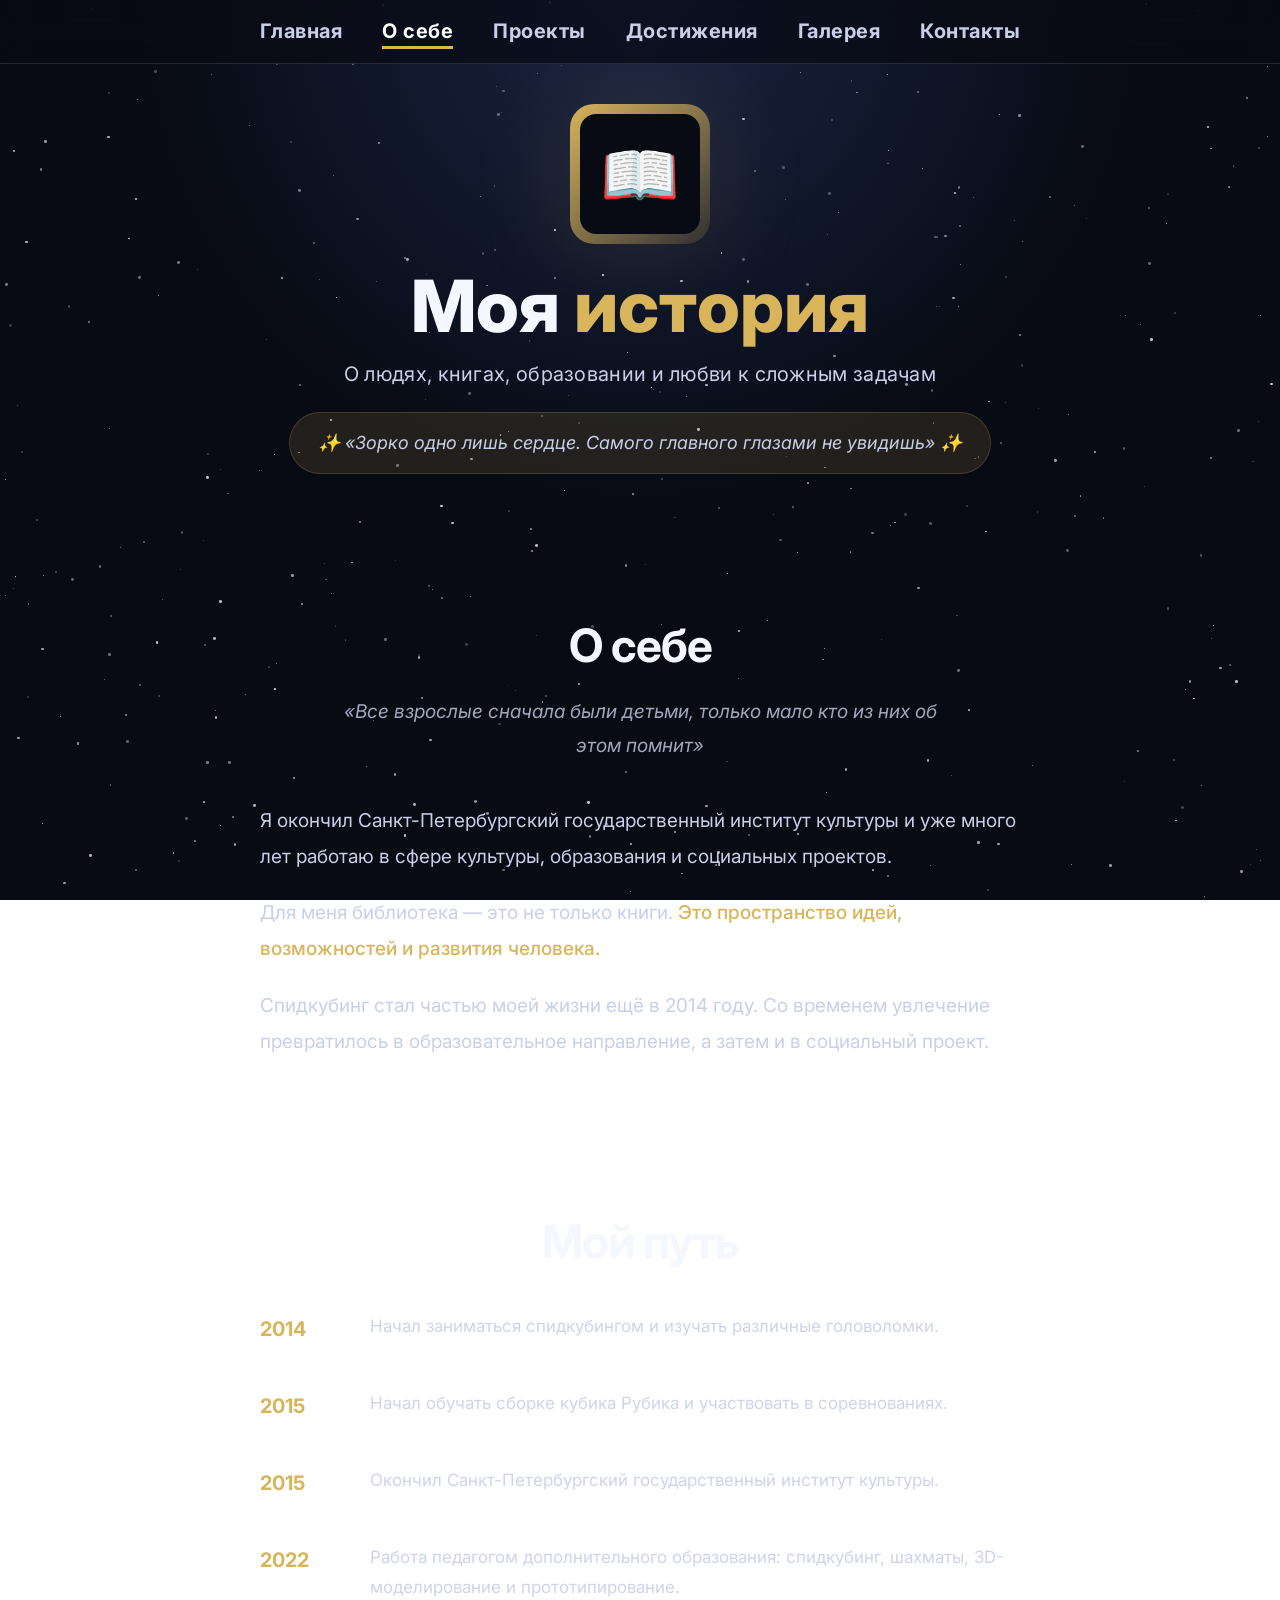
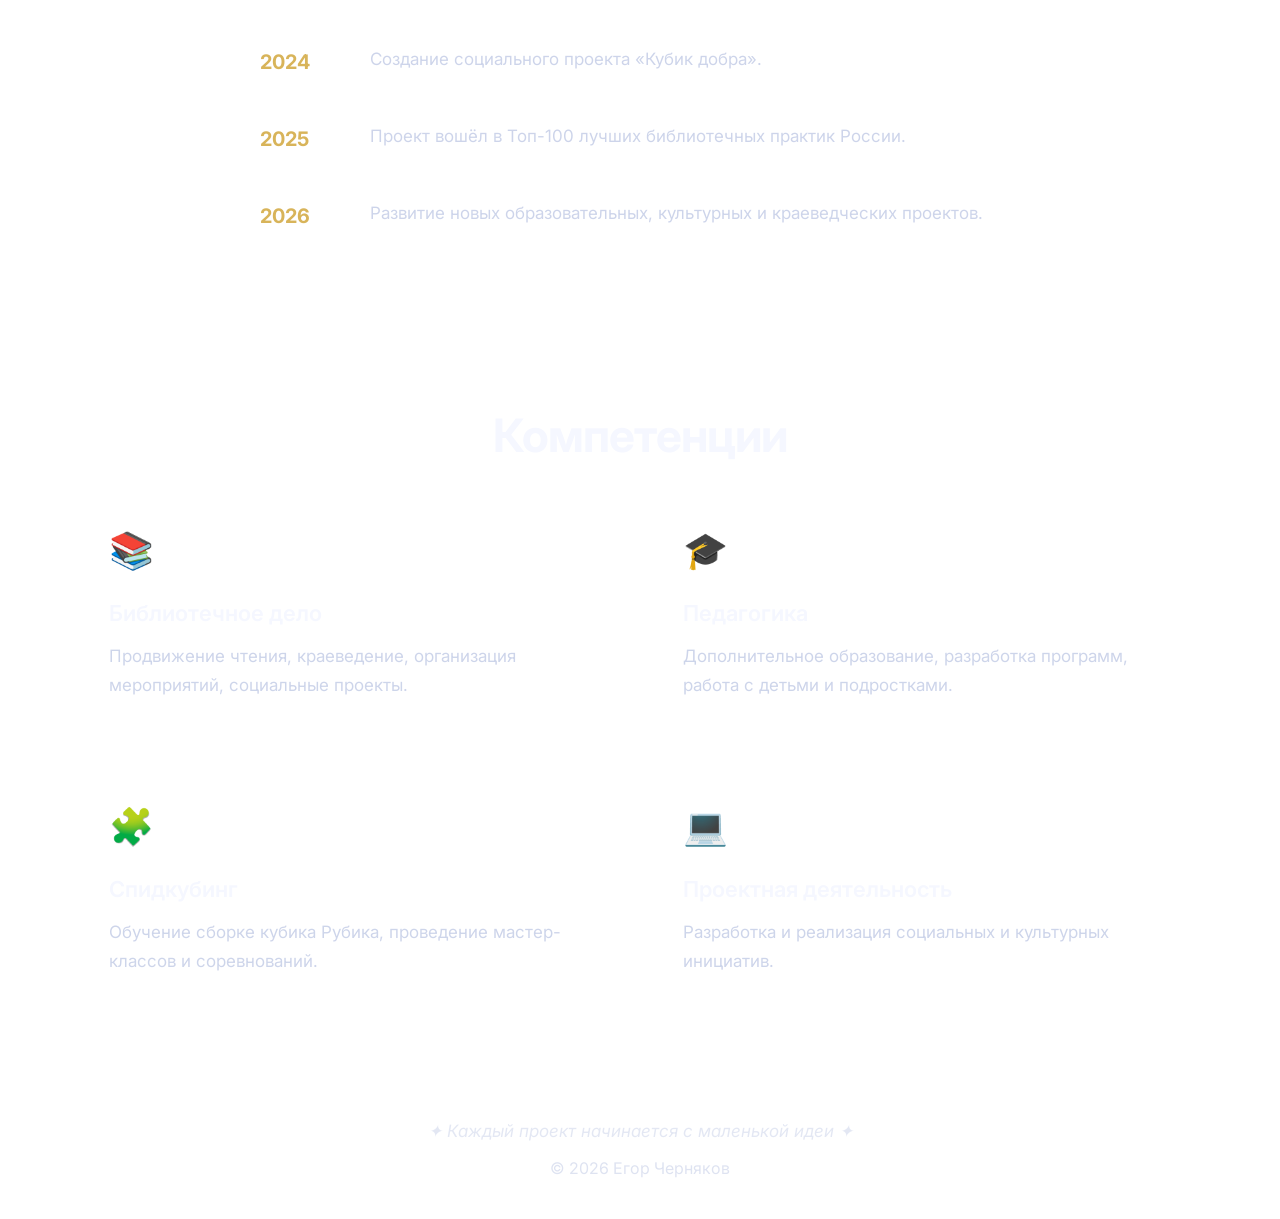
==== commit 3319f83f: "Update about.html" ====
--- a/about.html
+++ b/about.html
@@ -44,7 +44,7 @@
             </div>
             <h1>Моя <span>история</span></h1>
             <p class="hero-lead">О людях, книгах, образовании и любви к сложным задачам</p>
-            <div class="hero-quote">✨ «Зорко одно лишь сердце» ✨</div>
+            <div class="hero-quote">✨ «Зорко одно лишь сердце. Самого главного глазами не увидишь» ✨</div>
         </div>
     </section>
     <section class="section">
--- a/css/style.css
+++ b/css/style.css
@@ -12,12 +12,11 @@
     --card-bg: rgba(255, 255, 255, 0.06);
 }
 
-/* ===== ПОЛНЫЙ СБРОС ===== */
 * {
     margin: 0;
     padding: 0;
     box-sizing: border-box;
-    -webkit-tap-highlight-color: transparent; /* Убирает жёлтую рамку на мобильных */
+    -webkit-tap-highlight-color: transparent;
 }
 
 html {
@@ -28,6 +27,7 @@
     margin: 0 !important;
     padding: 0 !important;
     background: radial-gradient(circle at top, #1b2545 0%, #080b14 45%);
+    background-attachment: fixed;
 }
 
 body {
@@ -36,7 +36,6 @@
     line-height: 1.8;
     min-height: 100vh;
     font-size: 18px;
-    padding-top: 64px !important;
 }
 
 .container {
@@ -44,7 +43,6 @@
     margin: 0 auto;
 }
 
-/* ===== ЗВЁЗДНОЕ НЕБО ===== */
 .stars-container {
     position: fixed;
     top: 0;
@@ -67,7 +65,6 @@
     z-index: 1;
 }
 
-/* ===== ШАПКА — ПРОЗРАЧНАЯ ===== */
 header {
     position: fixed;
     top: 0 !important;
@@ -152,7 +149,6 @@
     color: var(--accent);
 }
 
-/* ===== ГЕРОЙ ===== */
 .hero {
     text-align: center;
     padding: 40px 0 60px;
@@ -205,7 +201,6 @@
     word-break: break-word;
 }
 
-/* ===== СТАТИСТИКА ===== */
 .stats {
     display: grid;
     grid-template-columns: repeat(auto-fit, minmax(160px, 1fr));
@@ -250,7 +245,6 @@
     margin-top: 2px;
 }
 
-/* ===== СЕКЦИИ ===== */
 .section {
     padding: 70px 0;
 }
@@ -286,7 +280,6 @@
     font-weight: 500;
 }
 
-/* ===== КАРТОЧКИ ===== */
 .card {
     background: rgba(255, 255, 255, 0.06);
     border: 1px solid var(--line);
@@ -323,7 +316,6 @@
     opacity: 0.9;
 }
 
-/* ===== СЕТКИ ===== */
 .grid-2 {
     display: grid;
     grid-template-columns: 1fr 1fr;
@@ -336,7 +328,6 @@
     gap: 24px;
 }
 
-/* ===== ПРОЕКТЫ ===== */
 .project-card {
     background: rgba(255, 255, 255, 0.06);
     border: 1px solid var(--line);
@@ -377,7 +368,6 @@
     margin-top: 10px;
 }
 
-/* ===== КОНТАКТЫ ===== */
 .contacts {
     display: flex;
     justify-content: center;
@@ -405,7 +395,6 @@
     transform: translateY(-2px);
 }
 
-/* ===== ДОСТИЖЕНИЯ ===== */
 .achievement-list {
     max-width: 760px;
     margin: 0 auto;
@@ -434,7 +423,6 @@
     color: var(--text);
 }
 
-/* ===== ТАЙМЛАЙН ===== */
 .timeline {
     max-width: 760px;
     margin: 0 auto;
@@ -464,7 +452,6 @@
     opacity: 0.9;
 }
 
-/* ===== КНОПКИ ===== */
 .btn {
     display: inline-block;
     padding: 14px 32px;
@@ -496,7 +483,6 @@
     box-shadow: none;
 }
 
-/* ===== ПОДВАЛ ===== */
 footer {
     padding: 36px 0;
     border-top: 1px solid var(--line);
@@ -516,7 +502,6 @@
     opacity: 0.6;
 }
 
-/* ===== АДАПТИВ ===== */
 @media (max-width: 860px) {
     .nav {
         gap: 20px 28px;
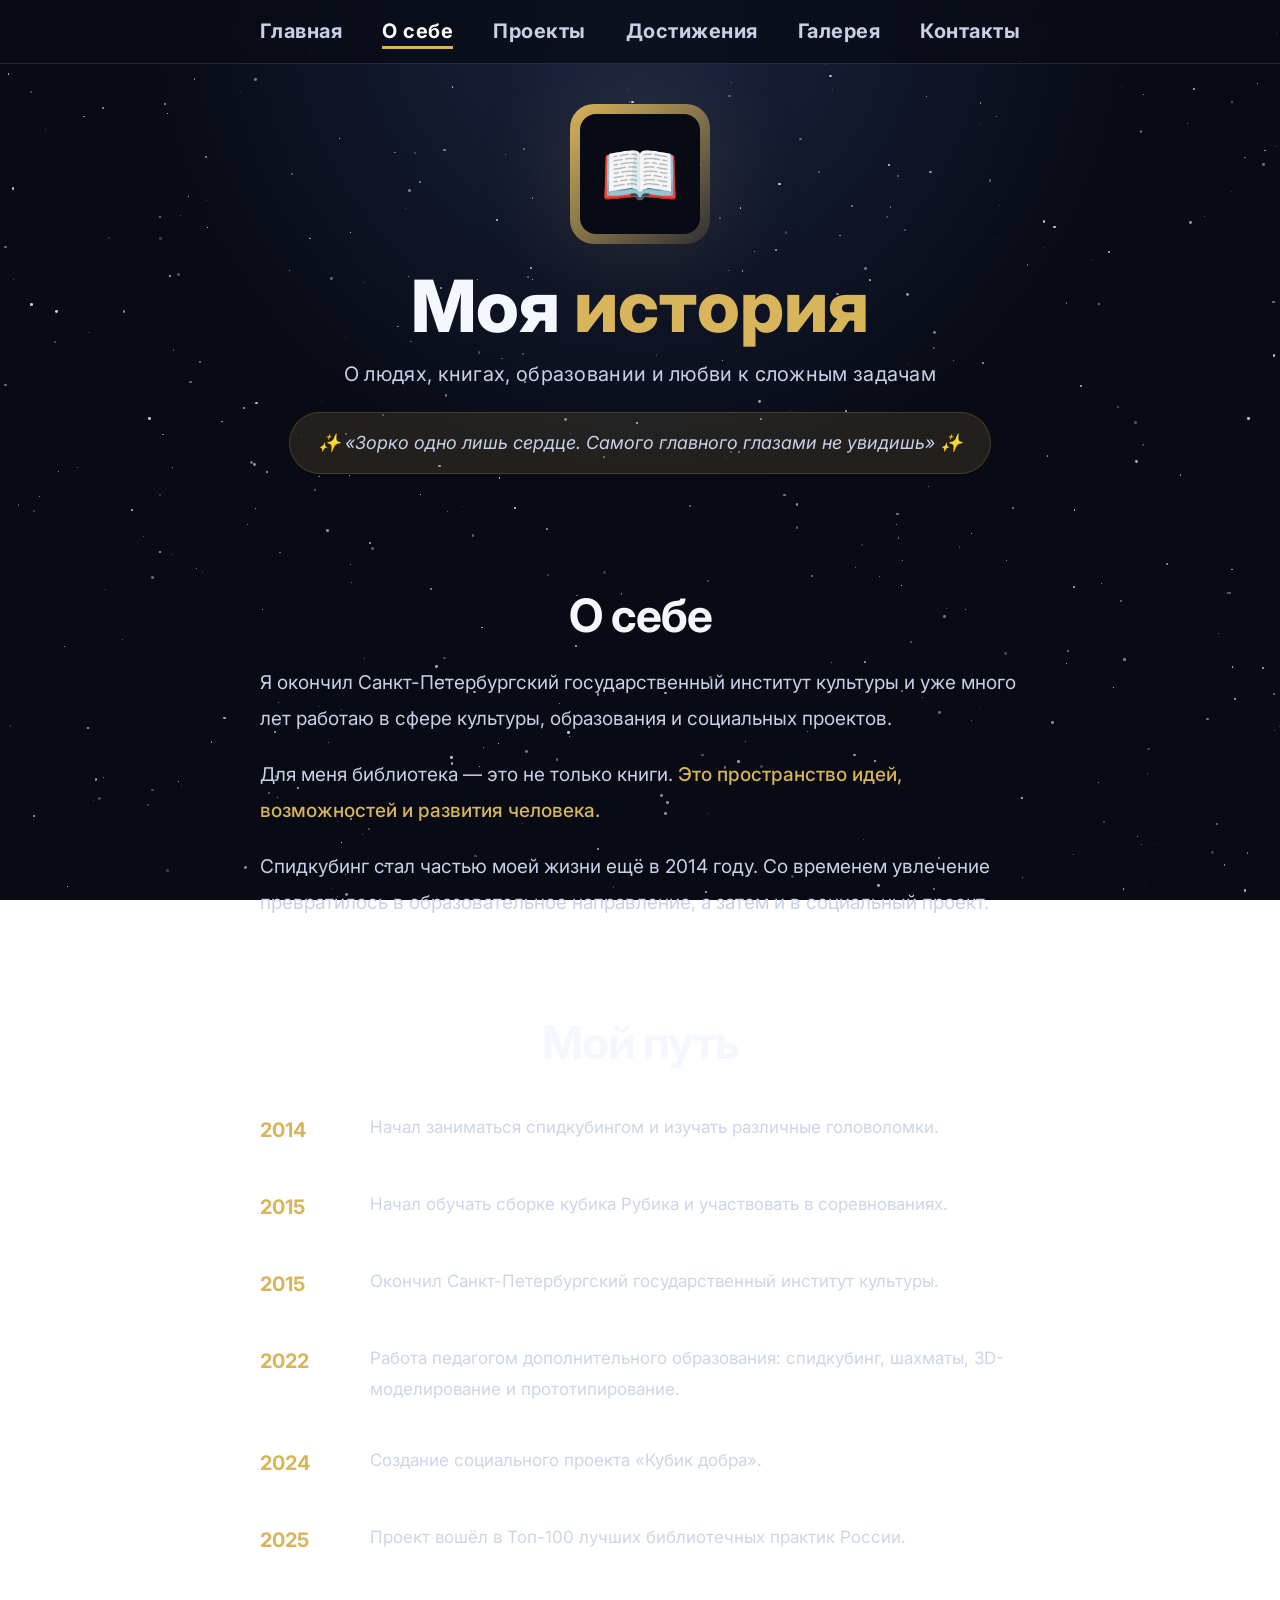
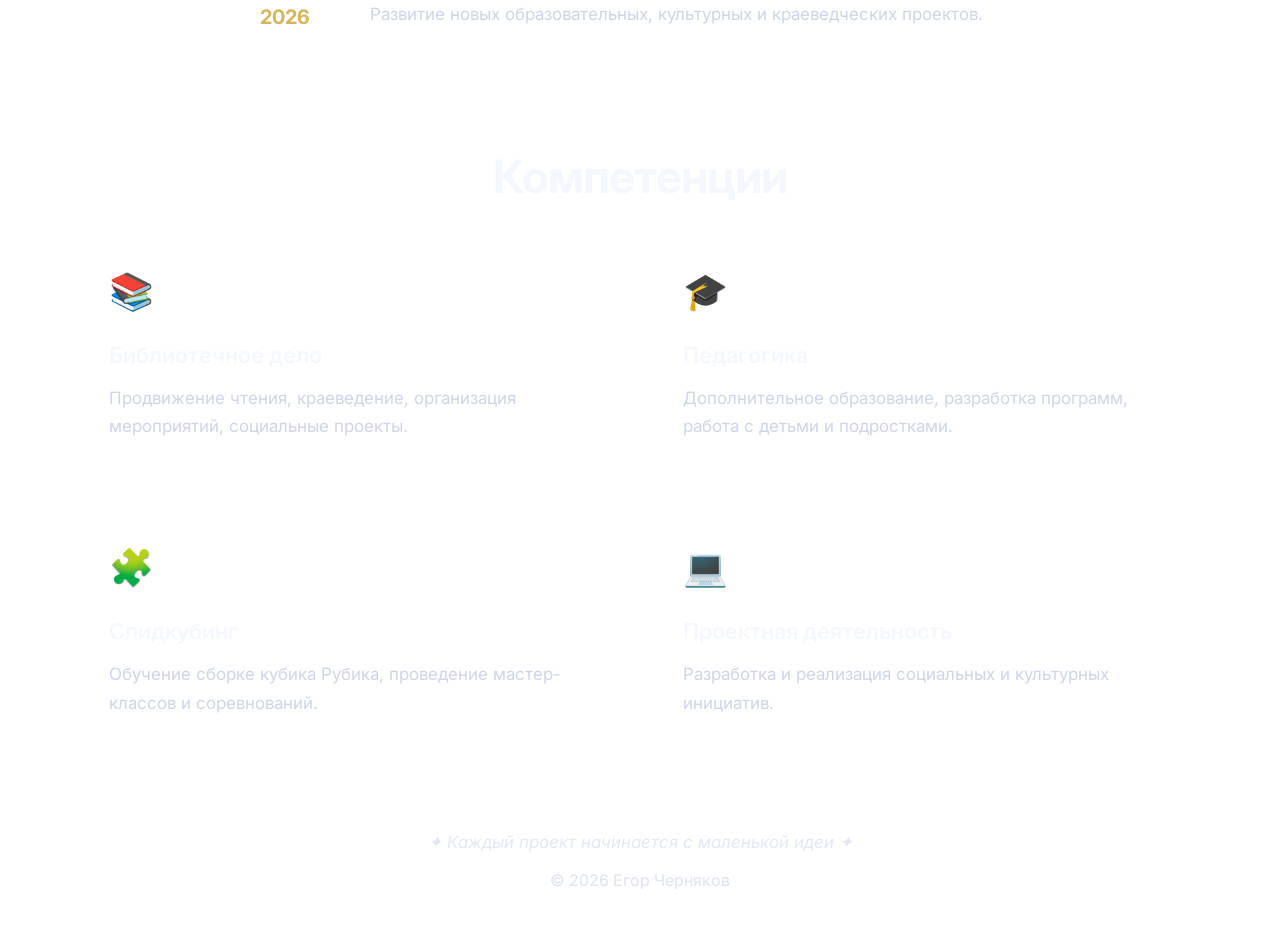
==== commit cb1547a7: "Update about.html" ====
--- a/about.html
+++ b/about.html
@@ -50,7 +50,6 @@
     <section class="section">
         <div class="container">
             <div class="section-title">О себе</div>
-            <div class="section-subtitle">«Все взрослые сначала были детьми, только мало кто из них об этом помнит»</div>
             <div class="section-text">
                 <p>Я окончил Санкт-Петербургский государственный институт культуры и уже много лет работаю в сфере культуры, образования и социальных проектов.</p>
                 <p style="margin-top: 20px;">Для меня библиотека — это не только книги. <span class="accent-text">Это пространство идей, возможностей и развития человека.</span></p>
@@ -128,4 +127,4 @@
     </footer>
     <script src="js/main.js"></script>
 </body>
-</html>
+</html>
--- a/css/style.css
+++ b/css/style.css
@@ -246,7 +246,7 @@
 }
 
 .section {
-    padding: 70px 0;
+    padding: 40px 0; /* Уменьшено с 70px до 40px для всех устройств */
 }
 
 .section-title {
@@ -516,9 +516,6 @@
         min-height: 52px !important;
         padding: 6px 0 !important;
     }
-    body {
-        padding-top: 52px !important;
-    }
     .nav {
         gap: 12px 20px;
     }
@@ -529,7 +526,7 @@
     }
 
     .section {
-        padding: 50px 0;
+        padding: 30px 0; /* Уменьшено с 50px до 30px */
     }
     body {
         font-size: 16px;
@@ -570,9 +567,6 @@
     header {
         min-height: 44px !important;
         padding: 4px 0 !important;
-    }
-    body {
-        padding-top: 44px !important;
     }
     .nav {
         gap: 8px 14px;
@@ -584,6 +578,9 @@
         letter-spacing: 0.3px;
     }
 
+    .section {
+        padding: 20px 0; /* Уменьшено с 50px до 20px */
+    }
     .stats {
         grid-template-columns: 1fr;
     }
@@ -611,4 +608,4 @@
         font-size: 15px;
         padding: 10px 18px;
     }
-}
+}
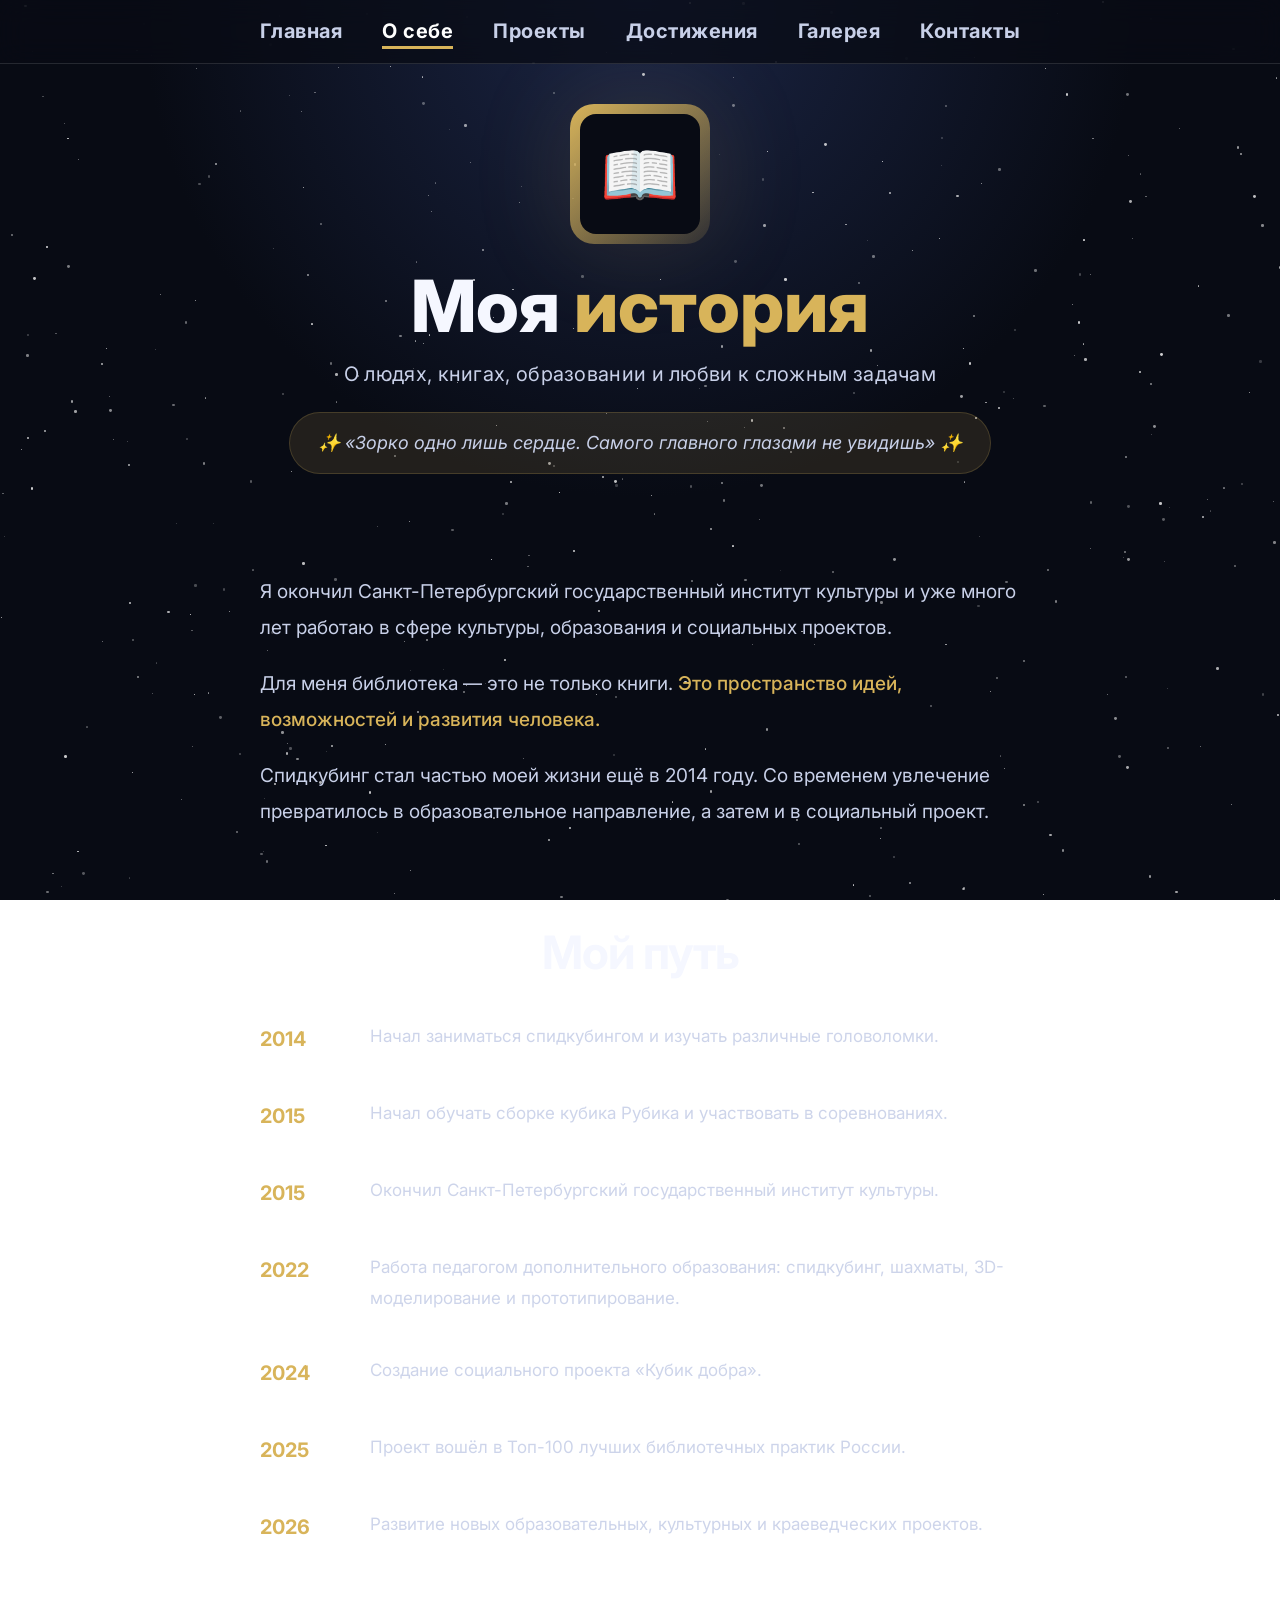
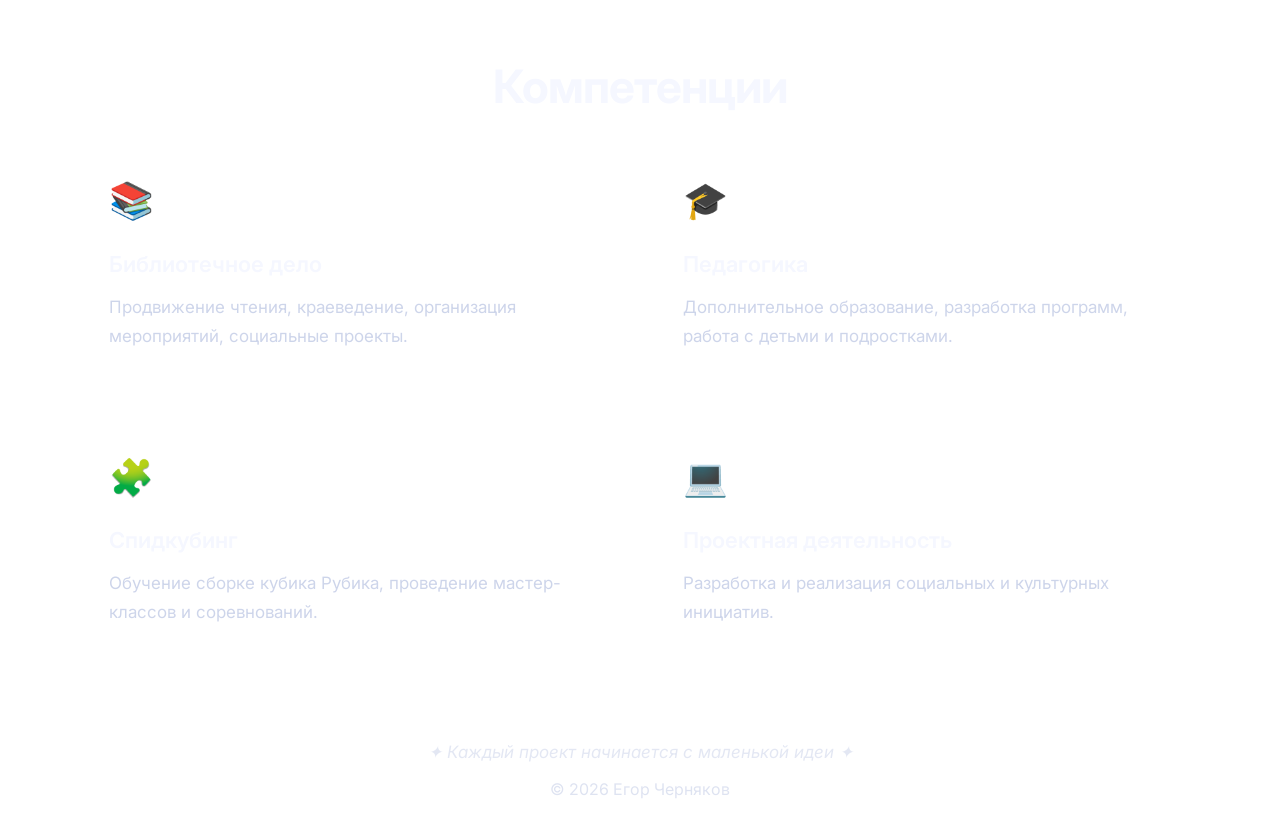
==== commit 1d1bd1aa: "Update about.html" ====
--- a/about.html
+++ b/about.html
@@ -49,7 +49,7 @@
     </section>
     <section class="section">
         <div class="container">
-            <div class="section-title">О себе</div>
+            <!-- Заголовок "О себе" полностью удалён -->
             <div class="section-text">
                 <p>Я окончил Санкт-Петербургский государственный институт культуры и уже много лет работаю в сфере культуры, образования и социальных проектов.</p>
                 <p style="margin-top: 20px;">Для меня библиотека — это не только книги. <span class="accent-text">Это пространство идей, возможностей и развития человека.</span></p>
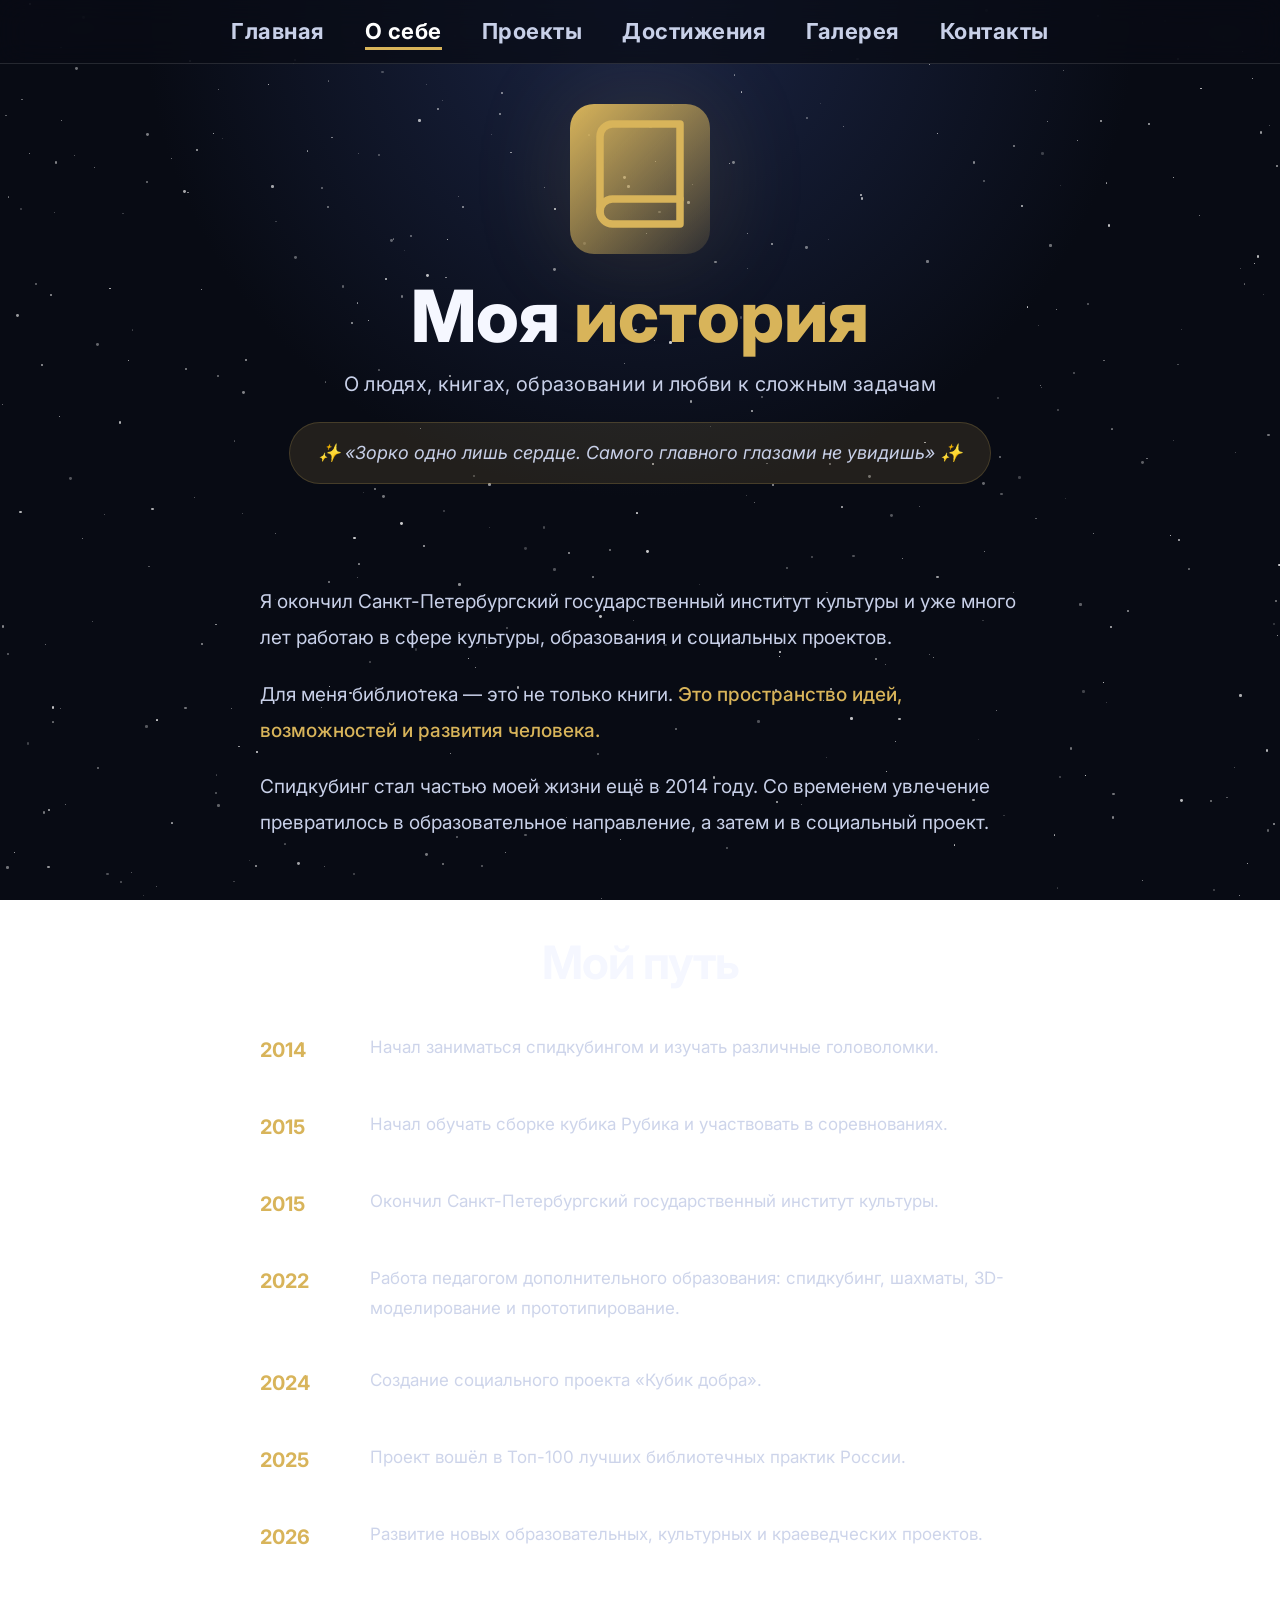
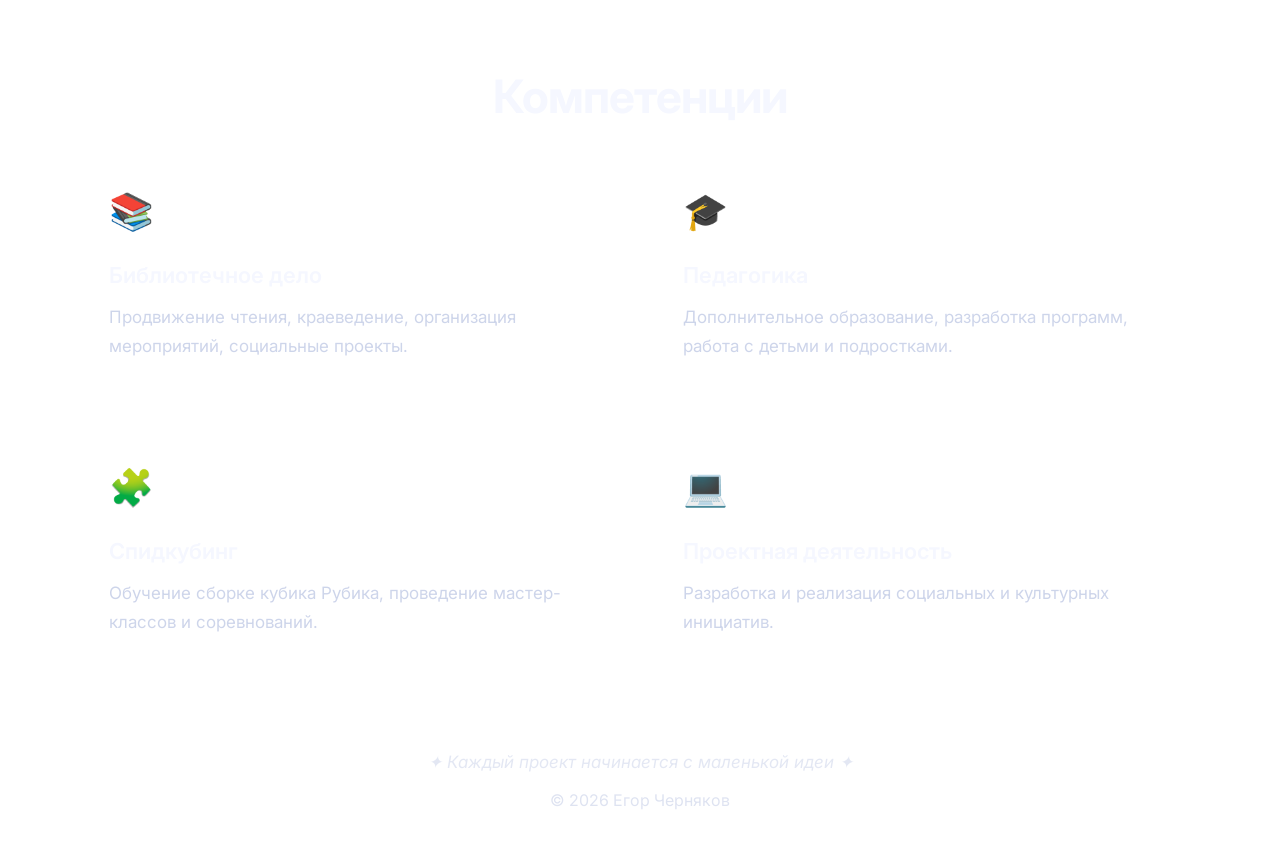
==== commit 45c7fe4e: "Update about.html" ====
--- a/about.html
+++ b/about.html
@@ -37,10 +37,11 @@
     </header>
     <section class="hero">
         <div class="container">
-            <div class="hero-avatar" style="background: linear-gradient(135deg, var(--accent), rgba(216, 180, 90, 0.15));">
-                <div style="width: 120px; height: 120px; display: flex; align-items: center; justify-content: center; font-size: 64px; border-radius: 16px; background: var(--bg);">
-                    📖
-                </div>
+            <div class="hero-avatar">
+                <svg width="120" height="120" viewBox="0 0 24 24" fill="none" stroke="#d8b45a" stroke-width="1.5" stroke-linecap="round" stroke-linejoin="round">
+                    <path d="M4 19.5A2.5 2.5 0 0 1 6.5 17H20"></path>
+                    <path d="M6.5 2H20v20H6.5A2.5 2.5 0 0 1 4 19.5v-15A2.5 2.5 0 0 1 6.5 2z"></path>
+                </svg>
             </div>
             <h1>Моя <span>история</span></h1>
             <p class="hero-lead">О людях, книгах, образовании и любви к сложным задачам</p>
@@ -49,7 +50,6 @@
     </section>
     <section class="section">
         <div class="container">
-            <!-- Заголовок "О себе" полностью удалён -->
             <div class="section-text">
                 <p>Я окончил Санкт-Петербургский государственный институт культуры и уже много лет работаю в сфере культуры, образования и социальных проектов.</p>
                 <p style="margin-top: 20px;">Для меня библиотека — это не только книги. <span class="accent-text">Это пространство идей, возможностей и развития человека.</span></p>
--- a/css/style.css
+++ b/css/style.css
@@ -112,7 +112,7 @@
     color: var(--muted);
     text-decoration: none;
     font-weight: 700;
-    font-size: 20px;
+    font-size: 22px; /* УВЕЛИЧЕНО с 20px до 22px */
     transition: 0.3s;
     position: relative;
     padding: 4px 0;
@@ -246,7 +246,7 @@
 }
 
 .section {
-    padding: 40px 0; /* Уменьшено с 70px до 40px для всех устройств */
+    padding: 40px 0;
 }
 
 .section-title {
@@ -507,7 +507,7 @@
         gap: 20px 28px;
     }
     .nav a {
-        font-size: 17px;
+        font-size: 19px; /* УВЕЛИЧЕНО с 17px до 19px */
     }
 }
 
@@ -520,13 +520,13 @@
         gap: 12px 20px;
     }
     .nav a {
-        font-size: 15px;
+        font-size: 16px; /* УВЕЛИЧЕНО с 15px до 16px */
         font-weight: 600;
         padding: 2px 0;
     }
 
     .section {
-        padding: 30px 0; /* Уменьшено с 50px до 30px */
+        padding: 30px 0;
     }
     body {
         font-size: 16px;
@@ -572,14 +572,14 @@
         gap: 8px 14px;
     }
     .nav a {
-        font-size: 13px;
+        font-size: 14px; /* УВЕЛИЧЕНО с 13px до 14px */
         font-weight: 600;
         padding: 2px 0;
         letter-spacing: 0.3px;
     }
 
     .section {
-        padding: 20px 0; /* Уменьшено с 50px до 20px */
+        padding: 20px 0;
     }
     .stats {
         grid-template-columns: 1fr;
